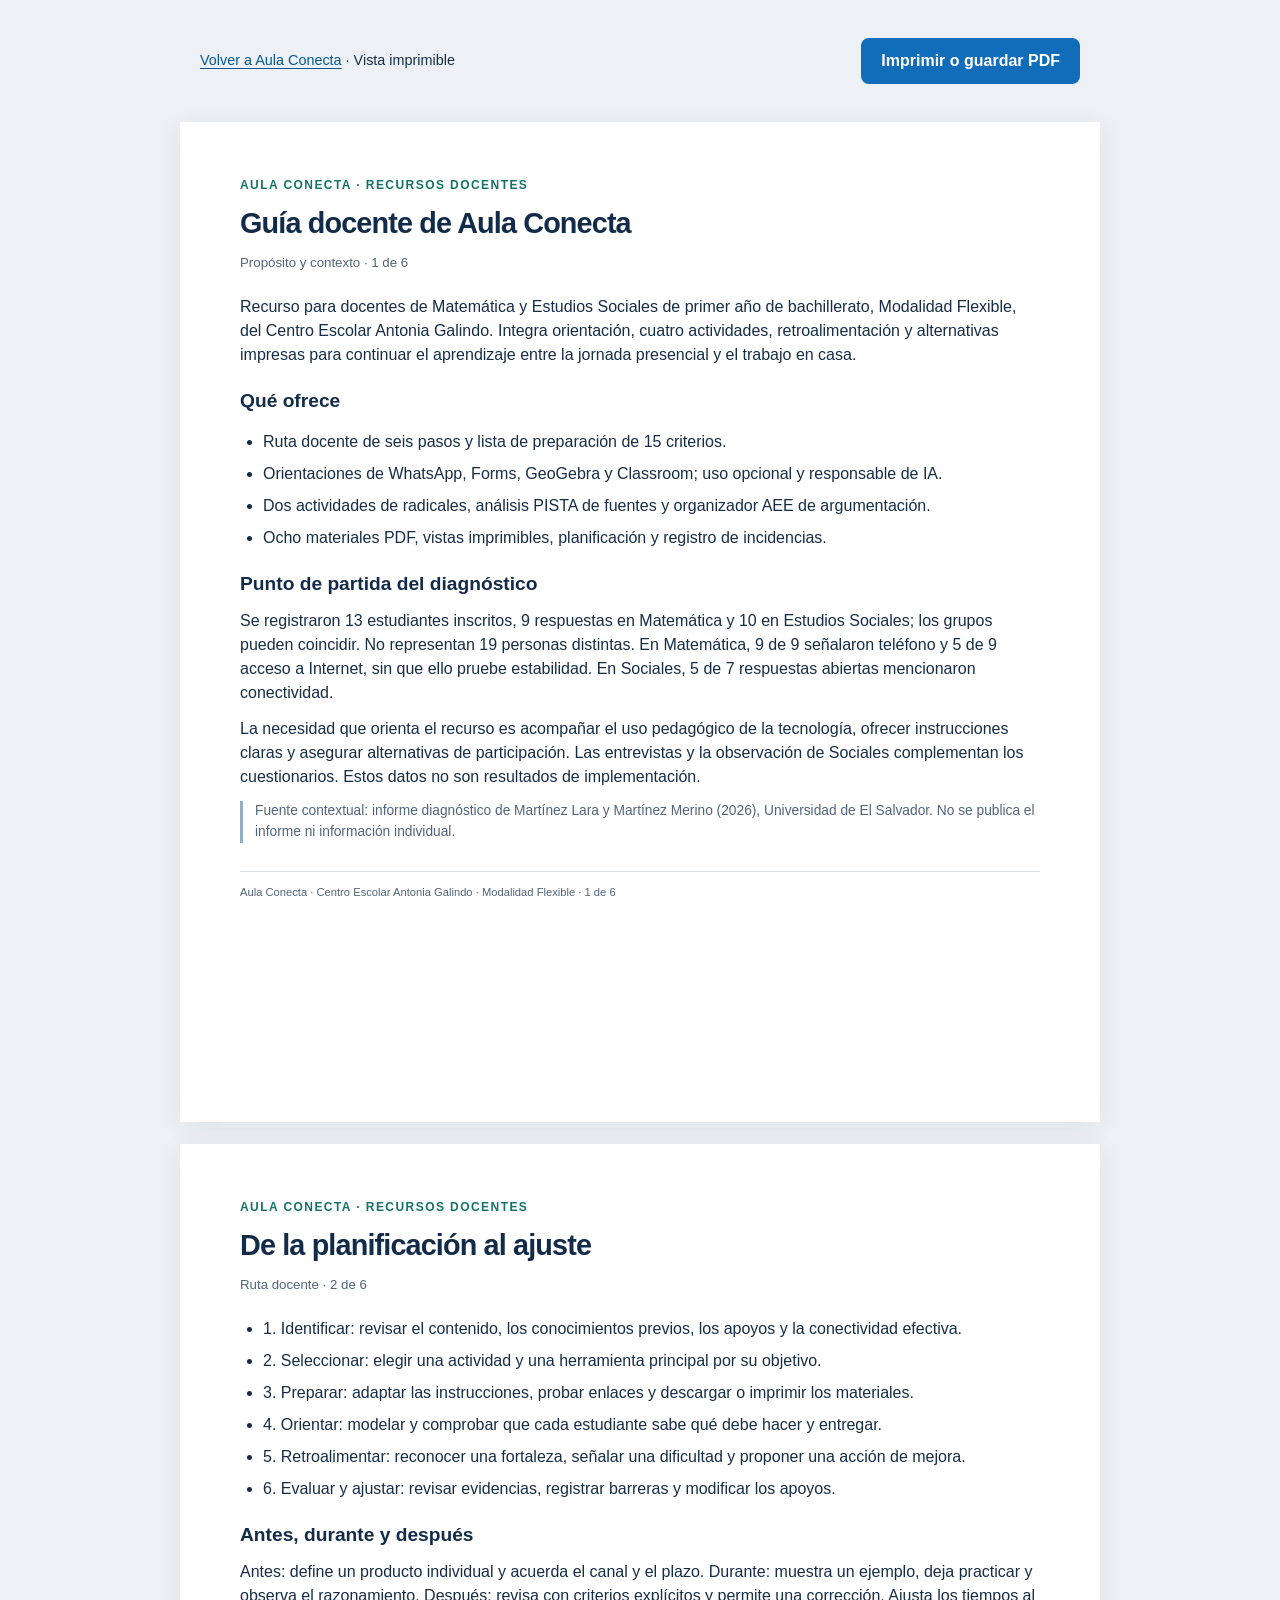
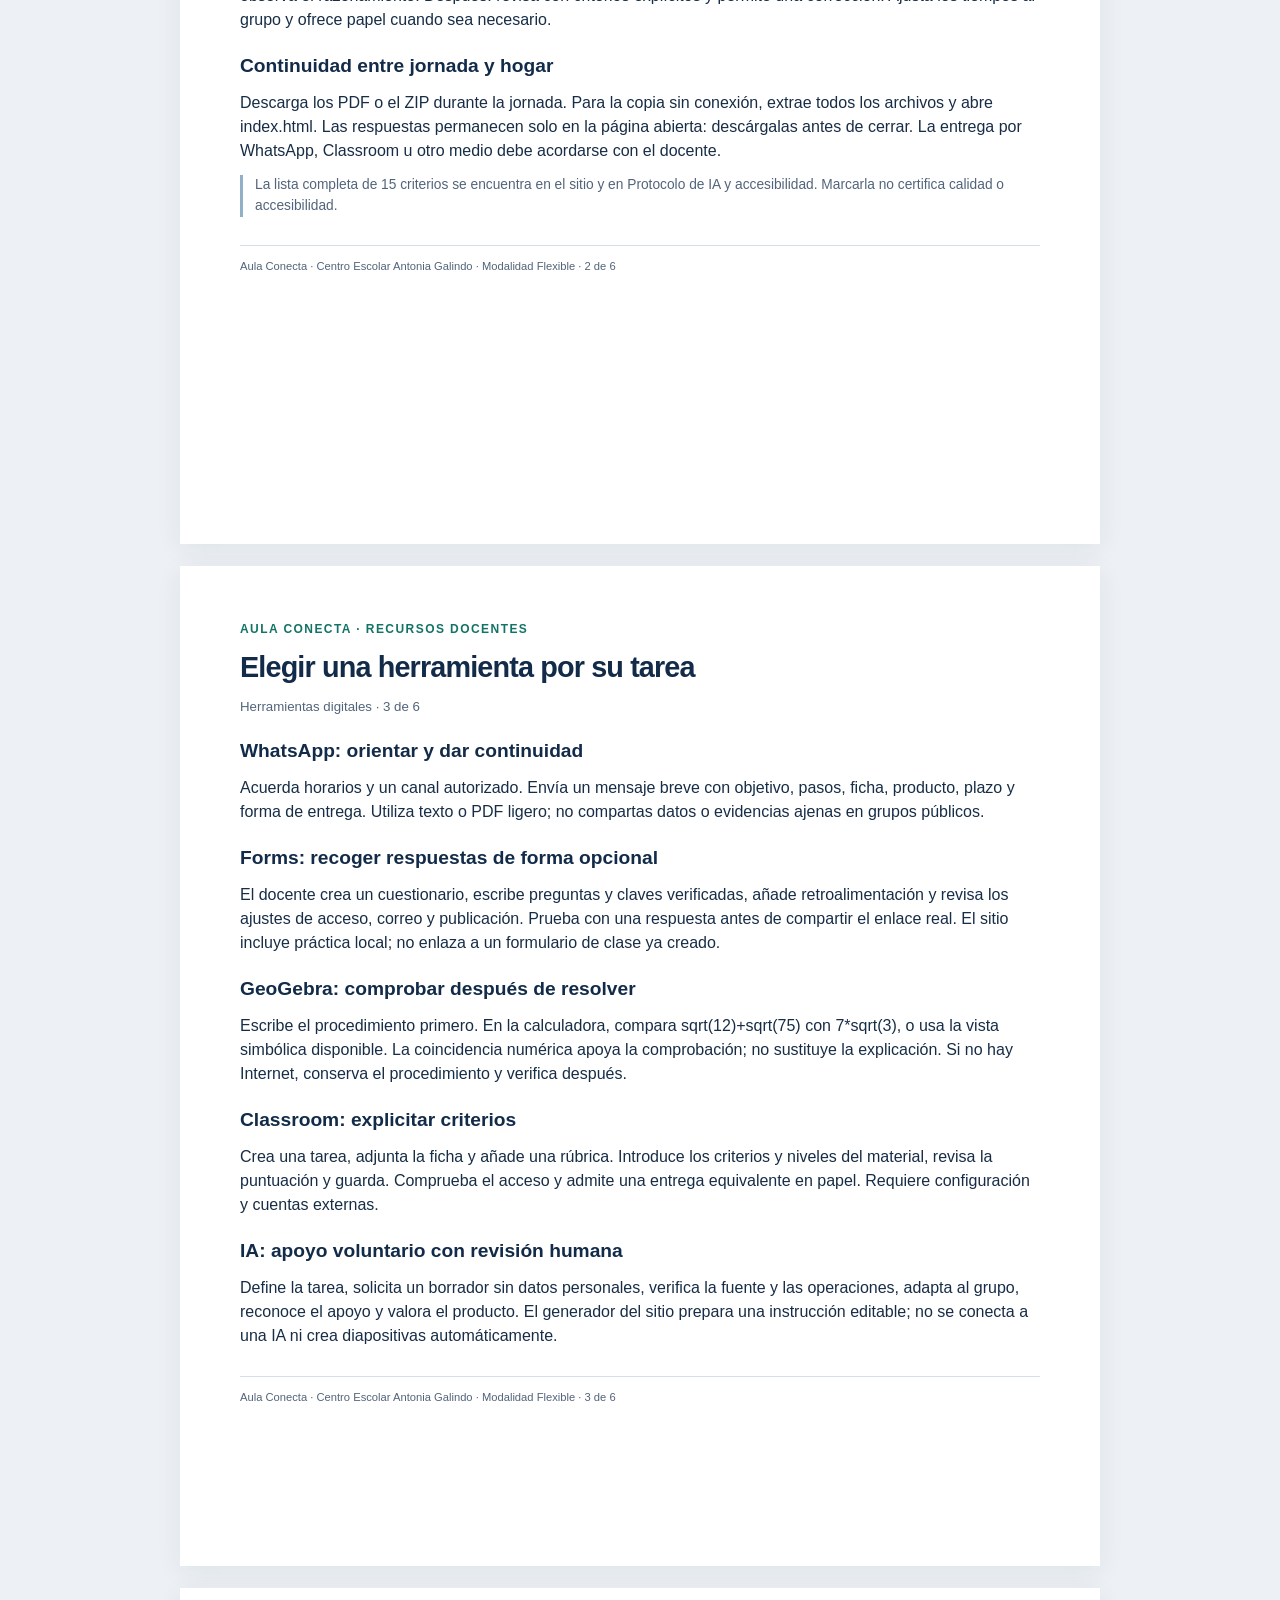
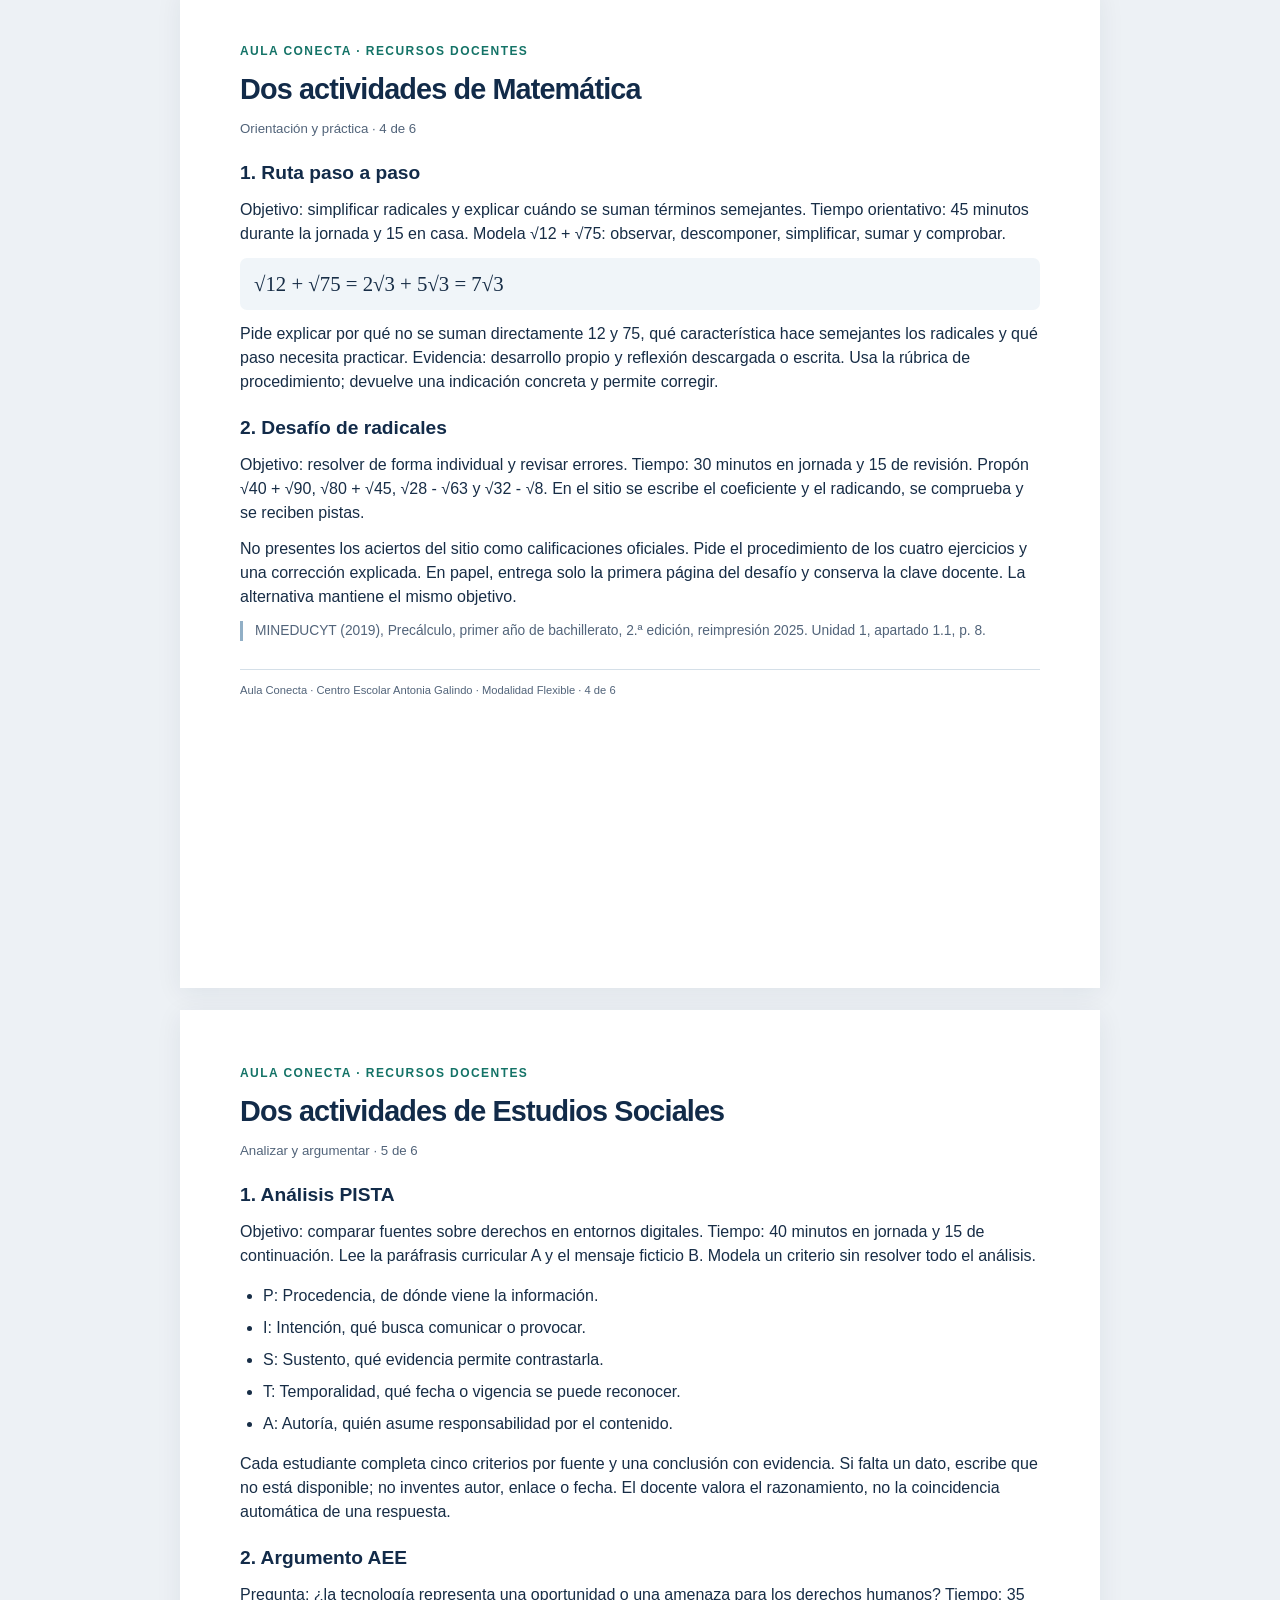
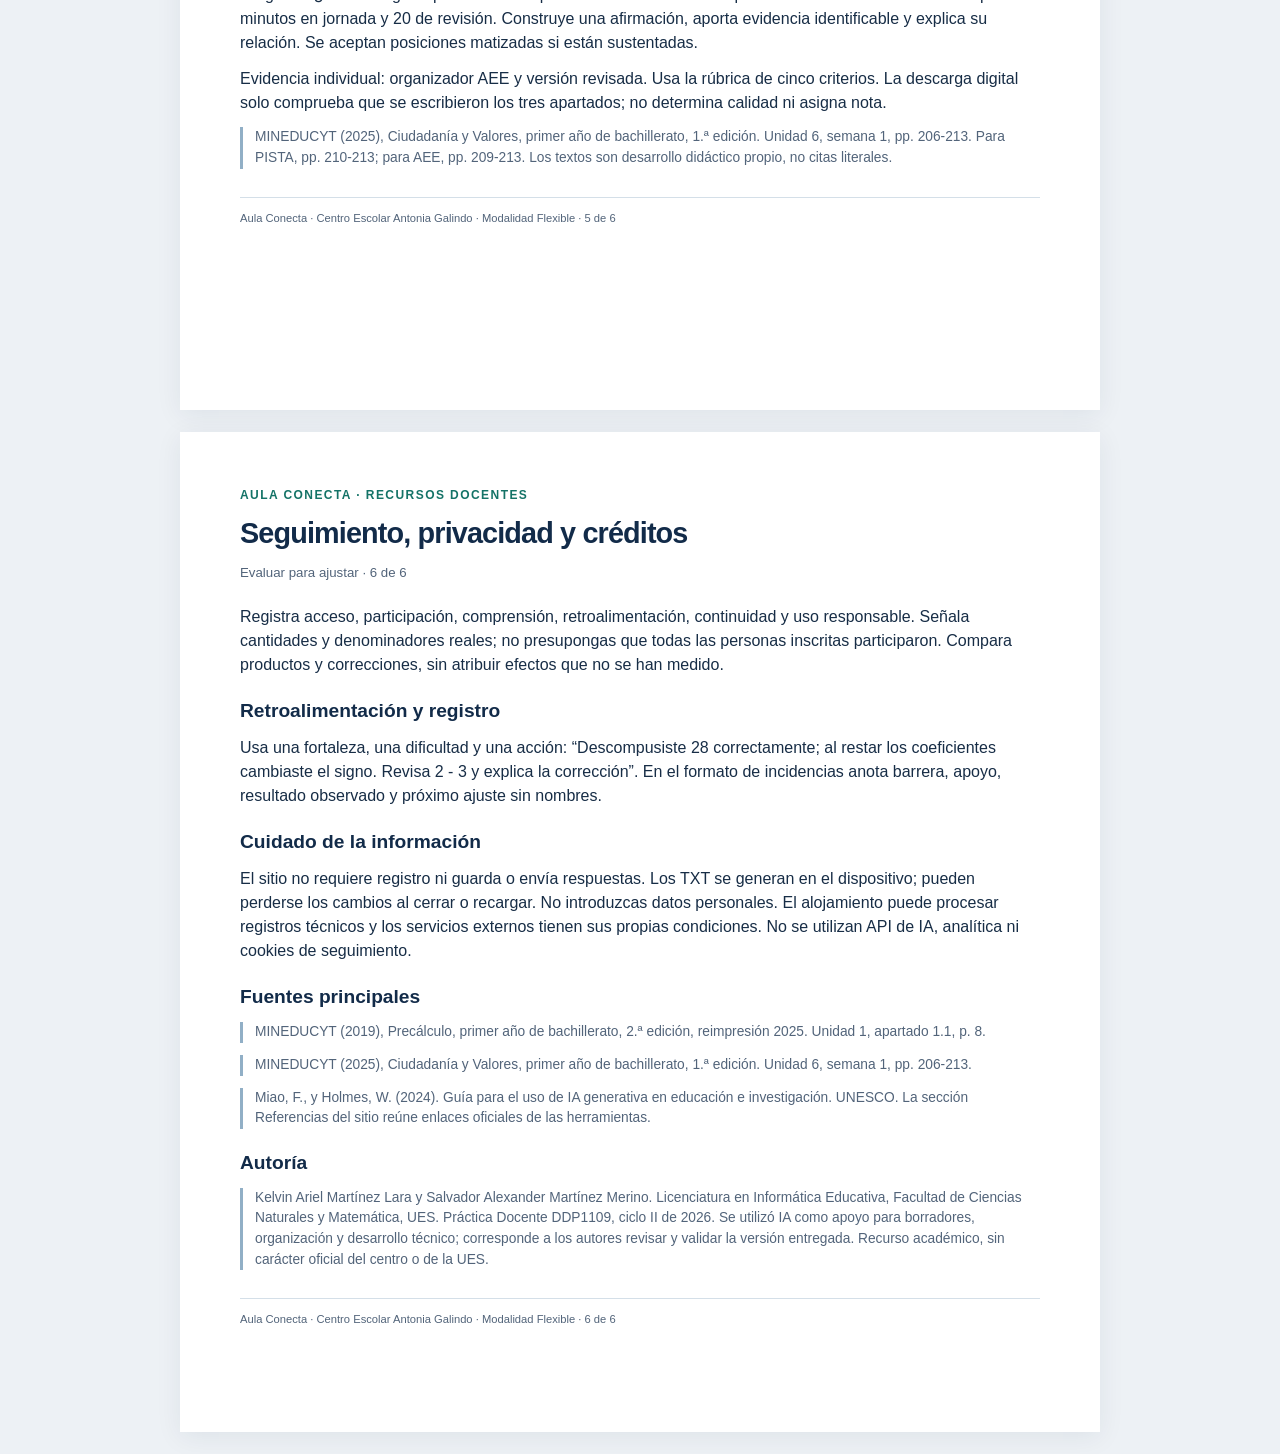
==== materiales/imprimir/guia-docente-completa.html @ 5e4b269f "Completar Aula Conecta para GitHub Pages Actualizar el sitio e incorporar diseño, actividades, ocho " ====
<!doctype html><html lang="es"><head><meta charset="utf-8"><meta name="viewport" content="width=device-width,initial-scale=1"><meta name="referrer" content="strict-origin-when-cross-origin"><title>Guía docente de Aula Conecta · Aula Conecta</title><link rel="icon" href="../../assets/favicon.svg" type="image/svg+xml"><link rel="stylesheet" href="../../assets/print.css"><script src="../../assets/print.js" defer></script>
</head><body><header class="toolbar"><p><a href="../../index.html#descargas">Volver a Aula Conecta</a> · Vista imprimible</p><button type="button" data-print-sheet>Imprimir o guardar PDF</button></header><main>
<article class="sheet"><p class="brand">AULA CONECTA · RECURSOS DOCENTES</p><h1>Guía docente de Aula Conecta</h1><p class="meta">Propósito y contexto · 1 de 6</p><p>Recurso para docentes de Matemática y Estudios Sociales de primer año de bachillerato, Modalidad Flexible, del Centro Escolar Antonia Galindo. Integra orientación, cuatro actividades, retroalimentación y alternativas impresas para continuar el aprendizaje entre la jornada presencial y el trabajo en casa.</p>
<h2>Qué ofrece</h2>
<ul><li>Ruta docente de seis pasos y lista de preparación de 15 criterios.</li><li>Orientaciones de WhatsApp, Forms, GeoGebra y Classroom; uso opcional y responsable de IA.</li><li>Dos actividades de radicales, análisis PISTA de fuentes y organizador AEE de argumentación.</li><li>Ocho materiales PDF, vistas imprimibles, planificación y registro de incidencias.</li></ul>
<h2>Punto de partida del diagnóstico</h2>
<p>Se registraron 13 estudiantes inscritos, 9 respuestas en Matemática y 10 en Estudios Sociales; los grupos pueden coincidir. No representan 19 personas distintas. En Matemática, 9 de 9 señalaron teléfono y 5 de 9 acceso a Internet, sin que ello pruebe estabilidad. En Sociales, 5 de 7 respuestas abiertas mencionaron conectividad.</p>
<p>La necesidad que orienta el recurso es acompañar el uso pedagógico de la tecnología, ofrecer instrucciones claras y asegurar alternativas de participación. Las entrevistas y la observación de Sociales complementan los cuestionarios. Estos datos no son resultados de implementación.</p>
<p class="note">Fuente contextual: informe diagnóstico de Martínez Lara y Martínez Merino (2026), Universidad de El Salvador. No se publica el informe ni información individual.</p><footer class="page-footer">Aula Conecta · Centro Escolar Antonia Galindo · Modalidad Flexible · 1 de 6</footer></article>
<article class="sheet"><p class="brand">AULA CONECTA · RECURSOS DOCENTES</p><h1>De la planificación al ajuste</h1><p class="meta">Ruta docente · 2 de 6</p><ul><li>1. Identificar: revisar el contenido, los conocimientos previos, los apoyos y la conectividad efectiva.</li><li>2. Seleccionar: elegir una actividad y una herramienta principal por su objetivo.</li><li>3. Preparar: adaptar las instrucciones, probar enlaces y descargar o imprimir los materiales.</li><li>4. Orientar: modelar y comprobar que cada estudiante sabe qué debe hacer y entregar.</li><li>5. Retroalimentar: reconocer una fortaleza, señalar una dificultad y proponer una acción de mejora.</li><li>6. Evaluar y ajustar: revisar evidencias, registrar barreras y modificar los apoyos.</li></ul>
<h2>Antes, durante y después</h2>
<p>Antes: define un producto individual y acuerda el canal y el plazo. Durante: muestra un ejemplo, deja practicar y observa el razonamiento. Después: revisa con criterios explícitos y permite una corrección. Ajusta los tiempos al grupo y ofrece papel cuando sea necesario.</p>
<h2>Continuidad entre jornada y hogar</h2>
<p>Descarga los PDF o el ZIP durante la jornada. Para la copia sin conexión, extrae todos los archivos y abre index.html. Las respuestas permanecen solo en la página abierta: descárgalas antes de cerrar. La entrega por WhatsApp, Classroom u otro medio debe acordarse con el docente.</p>
<p class="note">La lista completa de 15 criterios se encuentra en el sitio y en Protocolo de IA y accesibilidad. Marcarla no certifica calidad o accesibilidad.</p><footer class="page-footer">Aula Conecta · Centro Escolar Antonia Galindo · Modalidad Flexible · 2 de 6</footer></article>
<article class="sheet"><p class="brand">AULA CONECTA · RECURSOS DOCENTES</p><h1>Elegir una herramienta por su tarea</h1><p class="meta">Herramientas digitales · 3 de 6</p><h2>WhatsApp: orientar y dar continuidad</h2>
<p>Acuerda horarios y un canal autorizado. Envía un mensaje breve con objetivo, pasos, ficha, producto, plazo y forma de entrega. Utiliza texto o PDF ligero; no compartas datos o evidencias ajenas en grupos públicos.</p>
<h2>Forms: recoger respuestas de forma opcional</h2>
<p>El docente crea un cuestionario, escribe preguntas y claves verificadas, añade retroalimentación y revisa los ajustes de acceso, correo y publicación. Prueba con una respuesta antes de compartir el enlace real. El sitio incluye práctica local; no enlaza a un formulario de clase ya creado.</p>
<h2>GeoGebra: comprobar después de resolver</h2>
<p>Escribe el procedimiento primero. En la calculadora, compara sqrt(12)+sqrt(75) con 7*sqrt(3), o usa la vista simbólica disponible. La coincidencia numérica apoya la comprobación; no sustituye la explicación. Si no hay Internet, conserva el procedimiento y verifica después.</p>
<h2>Classroom: explicitar criterios</h2>
<p>Crea una tarea, adjunta la ficha y añade una rúbrica. Introduce los criterios y niveles del material, revisa la puntuación y guarda. Comprueba el acceso y admite una entrega equivalente en papel. Requiere configuración y cuentas externas.</p>
<h2>IA: apoyo voluntario con revisión humana</h2>
<p>Define la tarea, solicita un borrador sin datos personales, verifica la fuente y las operaciones, adapta al grupo, reconoce el apoyo y valora el producto. El generador del sitio prepara una instrucción editable; no se conecta a una IA ni crea diapositivas automáticamente.</p><footer class="page-footer">Aula Conecta · Centro Escolar Antonia Galindo · Modalidad Flexible · 3 de 6</footer></article>
<article class="sheet"><p class="brand">AULA CONECTA · RECURSOS DOCENTES</p><h1>Dos actividades de Matemática</h1><p class="meta">Orientación y práctica · 4 de 6</p><h2>1. Ruta paso a paso</h2>
<p>Objetivo: simplificar radicales y explicar cuándo se suman términos semejantes. Tiempo orientativo: 45 minutos durante la jornada y 15 en casa. Modela √12 + √75: observar, descomponer, simplificar, sumar y comprobar.</p>
<p class="equation">√12 + √75 = 2√3 + 5√3 = 7√3</p>
<p>Pide explicar por qué no se suman directamente 12 y 75, qué característica hace semejantes los radicales y qué paso necesita practicar. Evidencia: desarrollo propio y reflexión descargada o escrita. Usa la rúbrica de procedimiento; devuelve una indicación concreta y permite corregir.</p>
<h2>2. Desafío de radicales</h2>
<p>Objetivo: resolver de forma individual y revisar errores. Tiempo: 30 minutos en jornada y 15 de revisión. Propón √40 + √90, √80 + √45, √28 - √63 y √32 - √8. En el sitio se escribe el coeficiente y el radicando, se comprueba y se reciben pistas.</p>
<p>No presentes los aciertos del sitio como calificaciones oficiales. Pide el procedimiento de los cuatro ejercicios y una corrección explicada. En papel, entrega solo la primera página del desafío y conserva la clave docente. La alternativa mantiene el mismo objetivo.</p>
<p class="note">MINEDUCYT (2019), Precálculo, primer año de bachillerato, 2.ª edición, reimpresión 2025. Unidad 1, apartado 1.1, p. 8.</p><footer class="page-footer">Aula Conecta · Centro Escolar Antonia Galindo · Modalidad Flexible · 4 de 6</footer></article>
<article class="sheet"><p class="brand">AULA CONECTA · RECURSOS DOCENTES</p><h1>Dos actividades de Estudios Sociales</h1><p class="meta">Analizar y argumentar · 5 de 6</p><h2>1. Análisis PISTA</h2>
<p>Objetivo: comparar fuentes sobre derechos en entornos digitales. Tiempo: 40 minutos en jornada y 15 de continuación. Lee la paráfrasis curricular A y el mensaje ficticio B. Modela un criterio sin resolver todo el análisis.</p>
<ul><li>P: Procedencia, de dónde viene la información.</li><li>I: Intención, qué busca comunicar o provocar.</li><li>S: Sustento, qué evidencia permite contrastarla.</li><li>T: Temporalidad, qué fecha o vigencia se puede reconocer.</li><li>A: Autoría, quién asume responsabilidad por el contenido.</li></ul>
<p>Cada estudiante completa cinco criterios por fuente y una conclusión con evidencia. Si falta un dato, escribe que no está disponible; no inventes autor, enlace o fecha. El docente valora el razonamiento, no la coincidencia automática de una respuesta.</p>
<h2>2. Argumento AEE</h2>
<p>Pregunta: ¿la tecnología representa una oportunidad o una amenaza para los derechos humanos? Tiempo: 35 minutos en jornada y 20 de revisión. Construye una afirmación, aporta evidencia identificable y explica su relación. Se aceptan posiciones matizadas si están sustentadas.</p>
<p>Evidencia individual: organizador AEE y versión revisada. Usa la rúbrica de cinco criterios. La descarga digital solo comprueba que se escribieron los tres apartados; no determina calidad ni asigna nota.</p>
<p class="note">MINEDUCYT (2025), Ciudadanía y Valores, primer año de bachillerato, 1.ª edición. Unidad 6, semana 1, pp. 206-213. Para PISTA, pp. 210-213; para AEE, pp. 209-213. Los textos son desarrollo didáctico propio, no citas literales.</p><footer class="page-footer">Aula Conecta · Centro Escolar Antonia Galindo · Modalidad Flexible · 5 de 6</footer></article>
<article class="sheet"><p class="brand">AULA CONECTA · RECURSOS DOCENTES</p><h1>Seguimiento, privacidad y créditos</h1><p class="meta">Evaluar para ajustar · 6 de 6</p><p>Registra acceso, participación, comprensión, retroalimentación, continuidad y uso responsable. Señala cantidades y denominadores reales; no presupongas que todas las personas inscritas participaron. Compara productos y correcciones, sin atribuir efectos que no se han medido.</p>
<h2>Retroalimentación y registro</h2>
<p>Usa una fortaleza, una dificultad y una acción: “Descompusiste 28 correctamente; al restar los coeficientes cambiaste el signo. Revisa 2 - 3 y explica la corrección”. En el formato de incidencias anota barrera, apoyo, resultado observado y próximo ajuste sin nombres.</p>
<h2>Cuidado de la información</h2>
<p>El sitio no requiere registro ni guarda o envía respuestas. Los TXT se generan en el dispositivo; pueden perderse los cambios al cerrar o recargar. No introduzcas datos personales. El alojamiento puede procesar registros técnicos y los servicios externos tienen sus propias condiciones. No se utilizan API de IA, analítica ni cookies de seguimiento.</p>
<h2>Fuentes principales</h2>
<p class="note">MINEDUCYT (2019), Precálculo, primer año de bachillerato, 2.ª edición, reimpresión 2025. Unidad 1, apartado 1.1, p. 8.</p>
<p class="note">MINEDUCYT (2025), Ciudadanía y Valores, primer año de bachillerato, 1.ª edición. Unidad 6, semana 1, pp. 206-213.</p>
<p class="note">Miao, F., y Holmes, W. (2024). Guía para el uso de IA generativa en educación e investigación. UNESCO. La sección Referencias del sitio reúne enlaces oficiales de las herramientas.</p>
<h2>Autoría</h2>
<p class="note">Kelvin Ariel Martínez Lara y Salvador Alexander Martínez Merino. Licenciatura en Informática Educativa, Facultad de Ciencias Naturales y Matemática, UES. Práctica Docente DDP1109, ciclo II de 2026. Se utilizó IA como apoyo para borradores, organización y desarrollo técnico; corresponde a los autores revisar y validar la versión entregada. Recurso académico, sin carácter oficial del centro o de la UES.</p><footer class="page-footer">Aula Conecta · Centro Escolar Antonia Galindo · Modalidad Flexible · 6 de 6</footer></article>
</main></body></html>
---- assets/print.css ----
:root{font-family:Arial,Helvetica,sans-serif;color:#172d46;background:#edf1f5;font-size:16px;line-height:1.5}*{box-sizing:border-box}body{margin:0}.toolbar{max-width:920px;margin:22px auto;padding:16px 20px;display:flex;align-items:center;justify-content:space-between;gap:15px}.toolbar p{margin:0;font-size:.9rem}.toolbar button{background:#116cba;color:#fff;border:0;border-radius:8px;padding:12px 20px;font:700 1rem Arial,sans-serif;min-height:46px;cursor:pointer}a{color:#075793;text-underline-offset:3px}:focus-visible{outline:3px solid #bc6000;outline-offset:4px}.sheet{background:#fff;max-width:920px;margin:22px auto;padding:54px 60px;box-shadow:0 5px 25px #122b4912;min-height:1000px}.sheet.landscape{max-width:1140px;min-height:740px}.brand{color:#147367;font-size:.75rem;letter-spacing:.12em;font-weight:700;margin:0 0 12px}.meta{font-size:.83rem;color:#52647a;margin:0 0 23px}h1{font-size:1.8rem;line-height:1.2;letter-spacing:-.03em;margin:0 0 12px;color:#122b49}h2{font-size:1.2rem;margin:22px 0 12px;line-height:1.3;color:#122b49}h3{font-size:1rem;margin:18px 0 8px;color:#122b49}p{margin:0 0 12px}li{margin:0 0 8px}ul,ol{padding-left:23px}.answer-lines{margin:7px 0 12px}.answer-lines span{display:block;border-bottom:1px solid #abb9c7;height:24px}.write-label{font-weight:700;margin:12px 0 4px;break-after:avoid}.note{font-size:.86rem;color:#52647a;border-left:3px solid #91afc6;padding-left:12px}.equation{font-size:1.3rem;padding:10px 14px;background:#f0f5f9;border-radius:7px;font-family:Cambria,'Times New Roman',serif}table{width:100%;border-collapse:collapse;margin:16px 0;font-size:.9rem;line-height:1.45;table-layout:fixed}th,td{padding:10px;border:1px solid #c8d4df;text-align:left;vertical-align:top;overflow-wrap:anywhere}th{background:#edf3f8;color:#122b49;font-weight:700}td .answer-lines{margin-bottom:0}td p:last-child{margin-bottom:0}.page-footer{font-size:.7rem;color:#52647a;margin-top:28px;border-top:1px solid #d4dfe8;padding-top:12px}.check{list-style:none;padding:0}.check li{padding-left:26px;position:relative}.check li::before{content:'□';position:absolute;left:0}.landscape table{font-size:.9rem}@page{size:letter;margin:.65in}@media(max-width:650px){.sheet,.sheet.landscape{padding:28px 20px;margin:12px;min-height:0}.toolbar{margin:10px 12px;padding:10px 0;flex-wrap:wrap}.sheet h1{font-size:1.6rem}table{font-size:.78rem}.sheet.landscape{overflow-x:auto}.landscape table{min-width:650px}}@media print{html{background:#fff;color:#111;font:12pt/1.5 Arial,Helvetica,sans-serif}.toolbar{display:none}.sheet,.sheet.landscape{box-shadow:none;padding:0;margin:0;max-width:none;min-height:0;break-after:page;overflow:visible}.sheet:last-child{break-after:auto}h1{font-size:21pt}h2{font-size:15pt}h3{font-size:12pt}h1,h2,h3,.write-label{break-after:avoid}th,td{padding:6pt}thead{display:table-header-group}tr{break-inside:avoid}.meta{font-size:10pt}.brand{font-size:9pt}.page-footer{font-size:8pt}.answer-lines span{height:18pt}.note{font-size:10pt}.equation{font-size:15pt;background:#fff;border:1px solid #bbb}.landscape table,table{font-size:10pt;min-width:0}.page-footer{margin-top:15pt}.check li{break-inside:avoid}a{color:#111}}
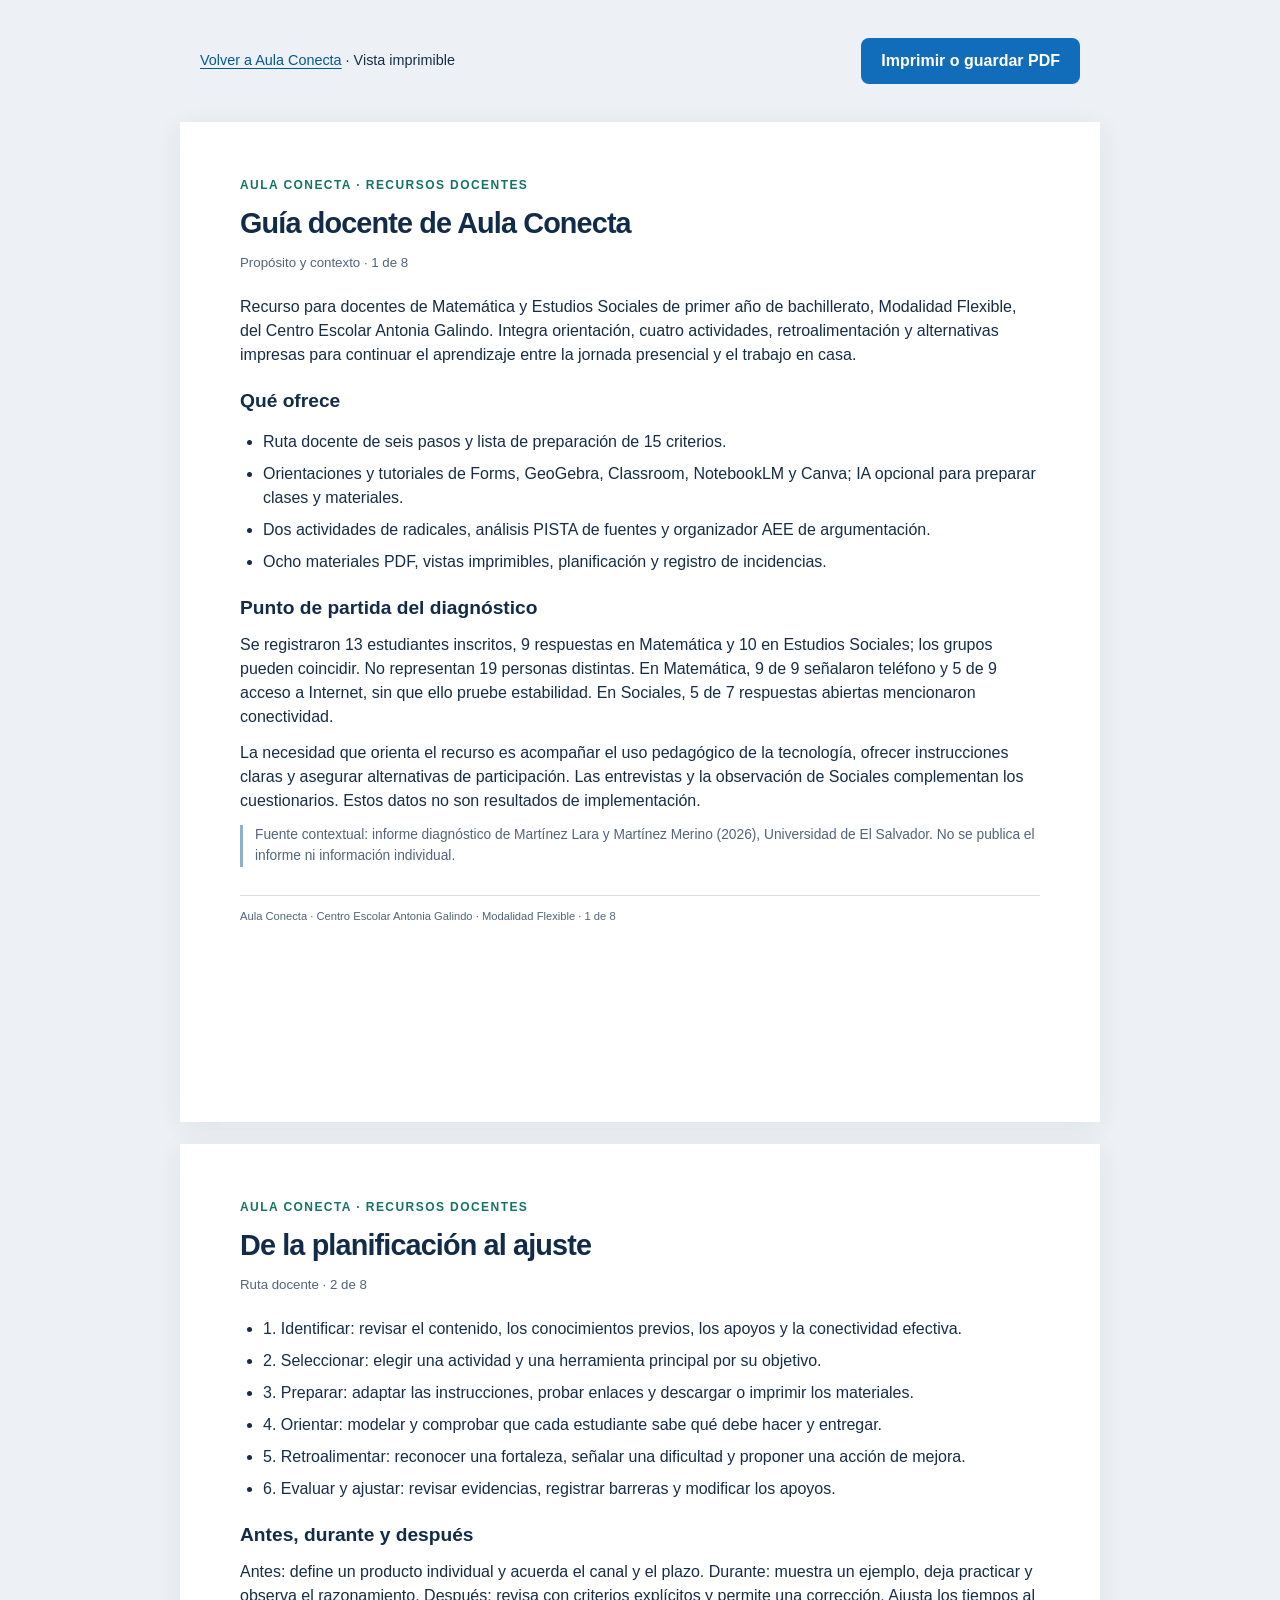
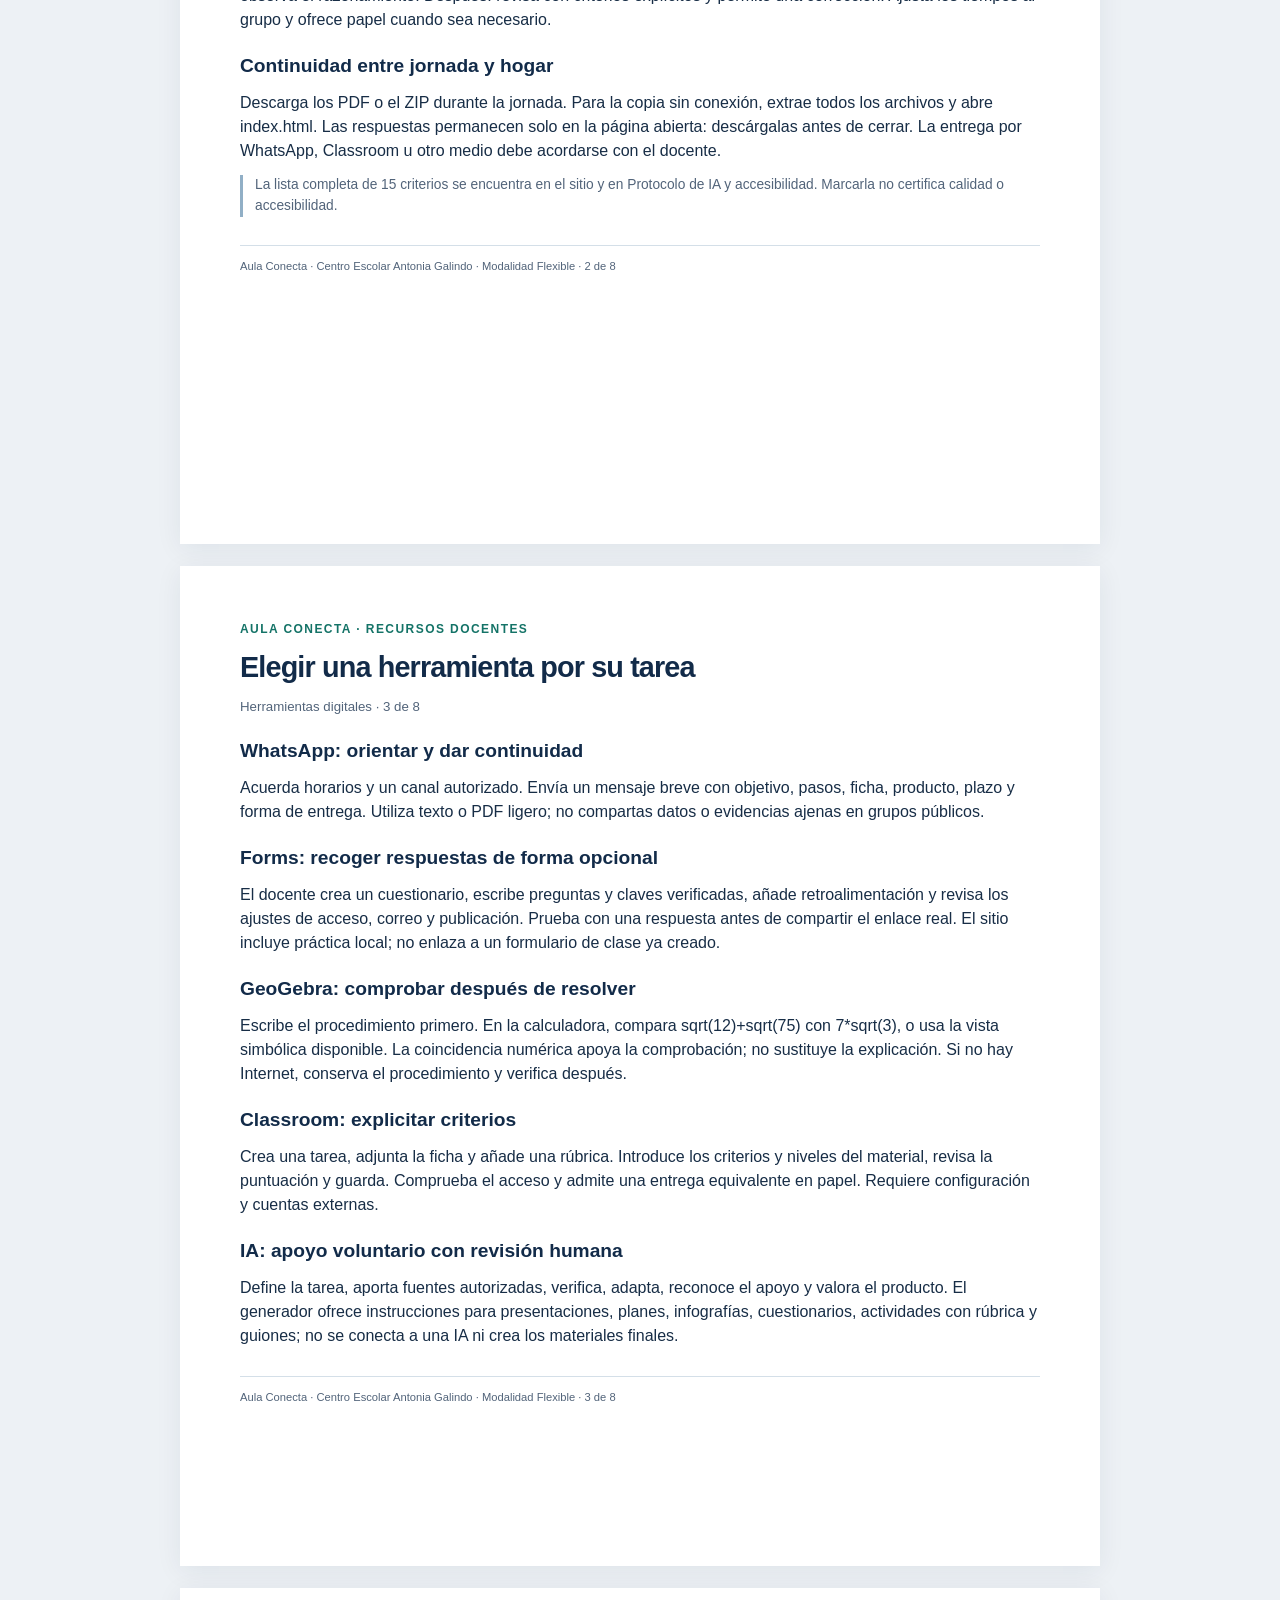
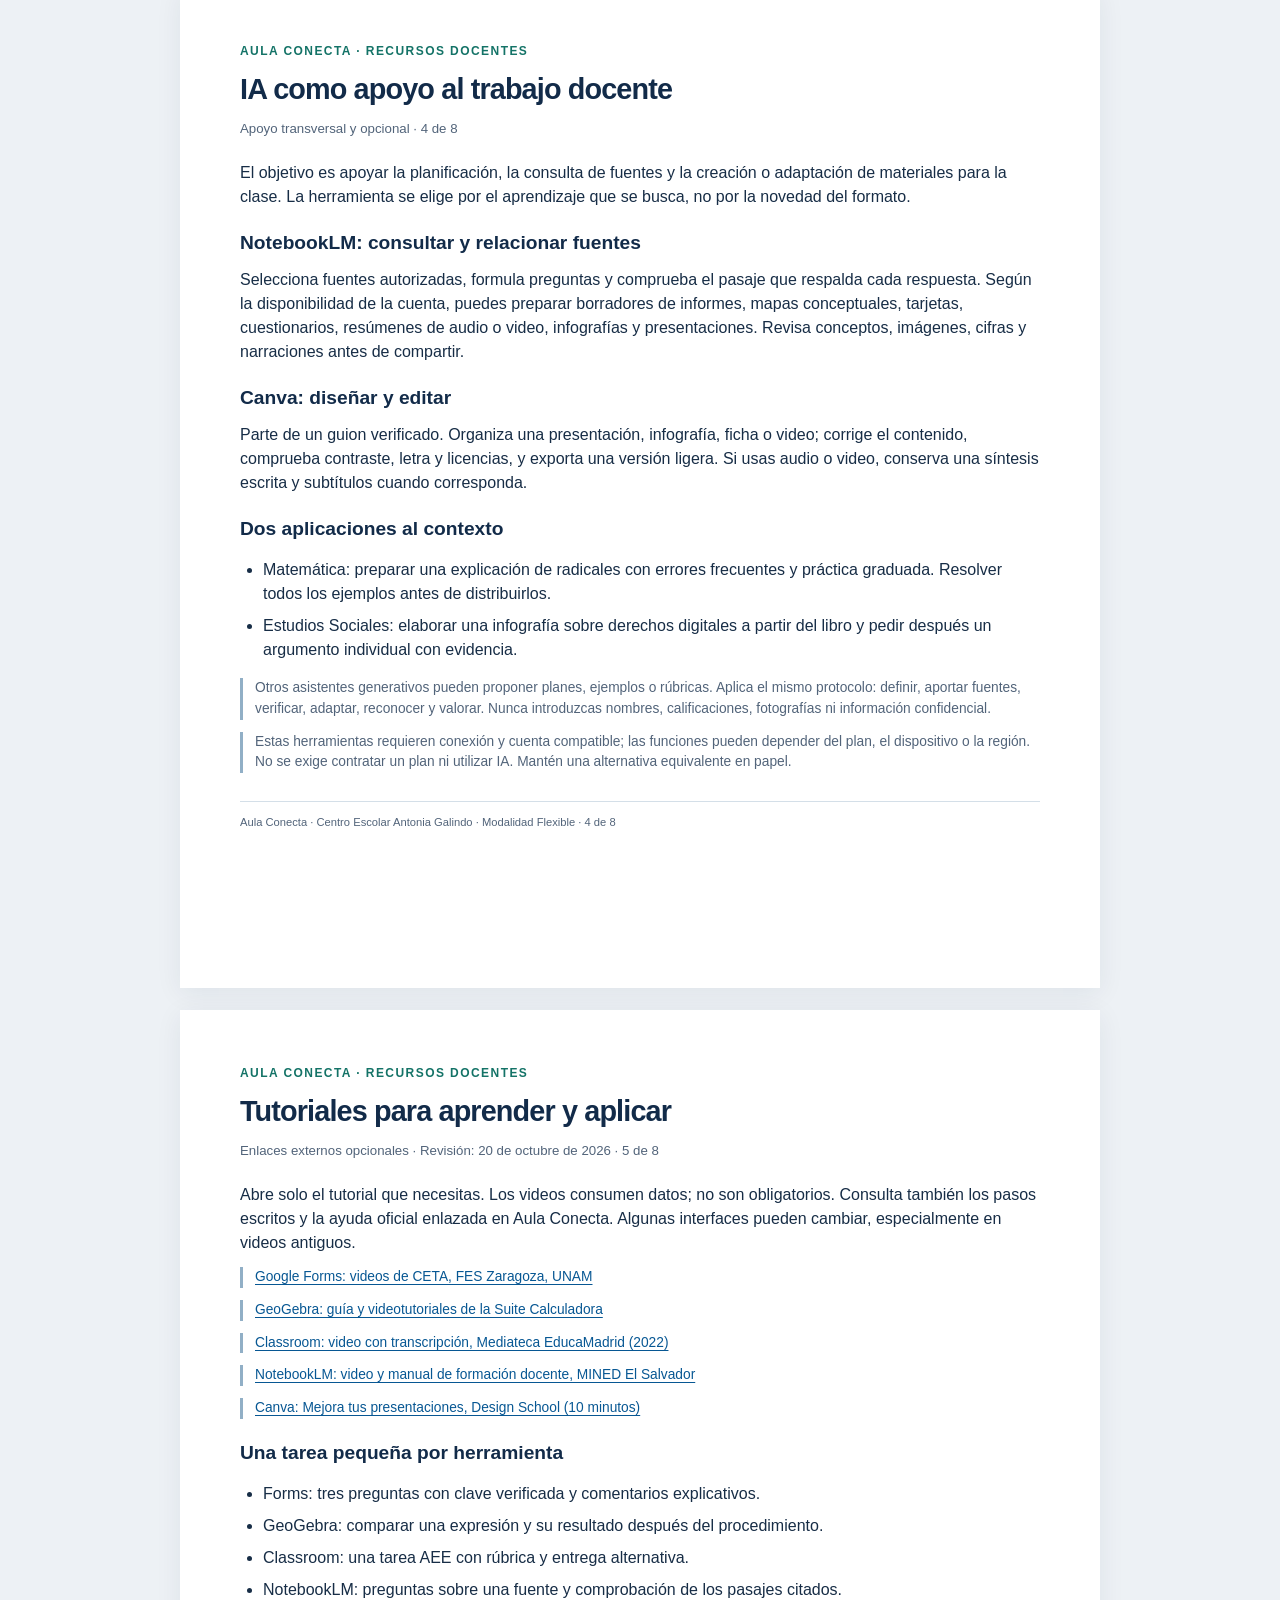
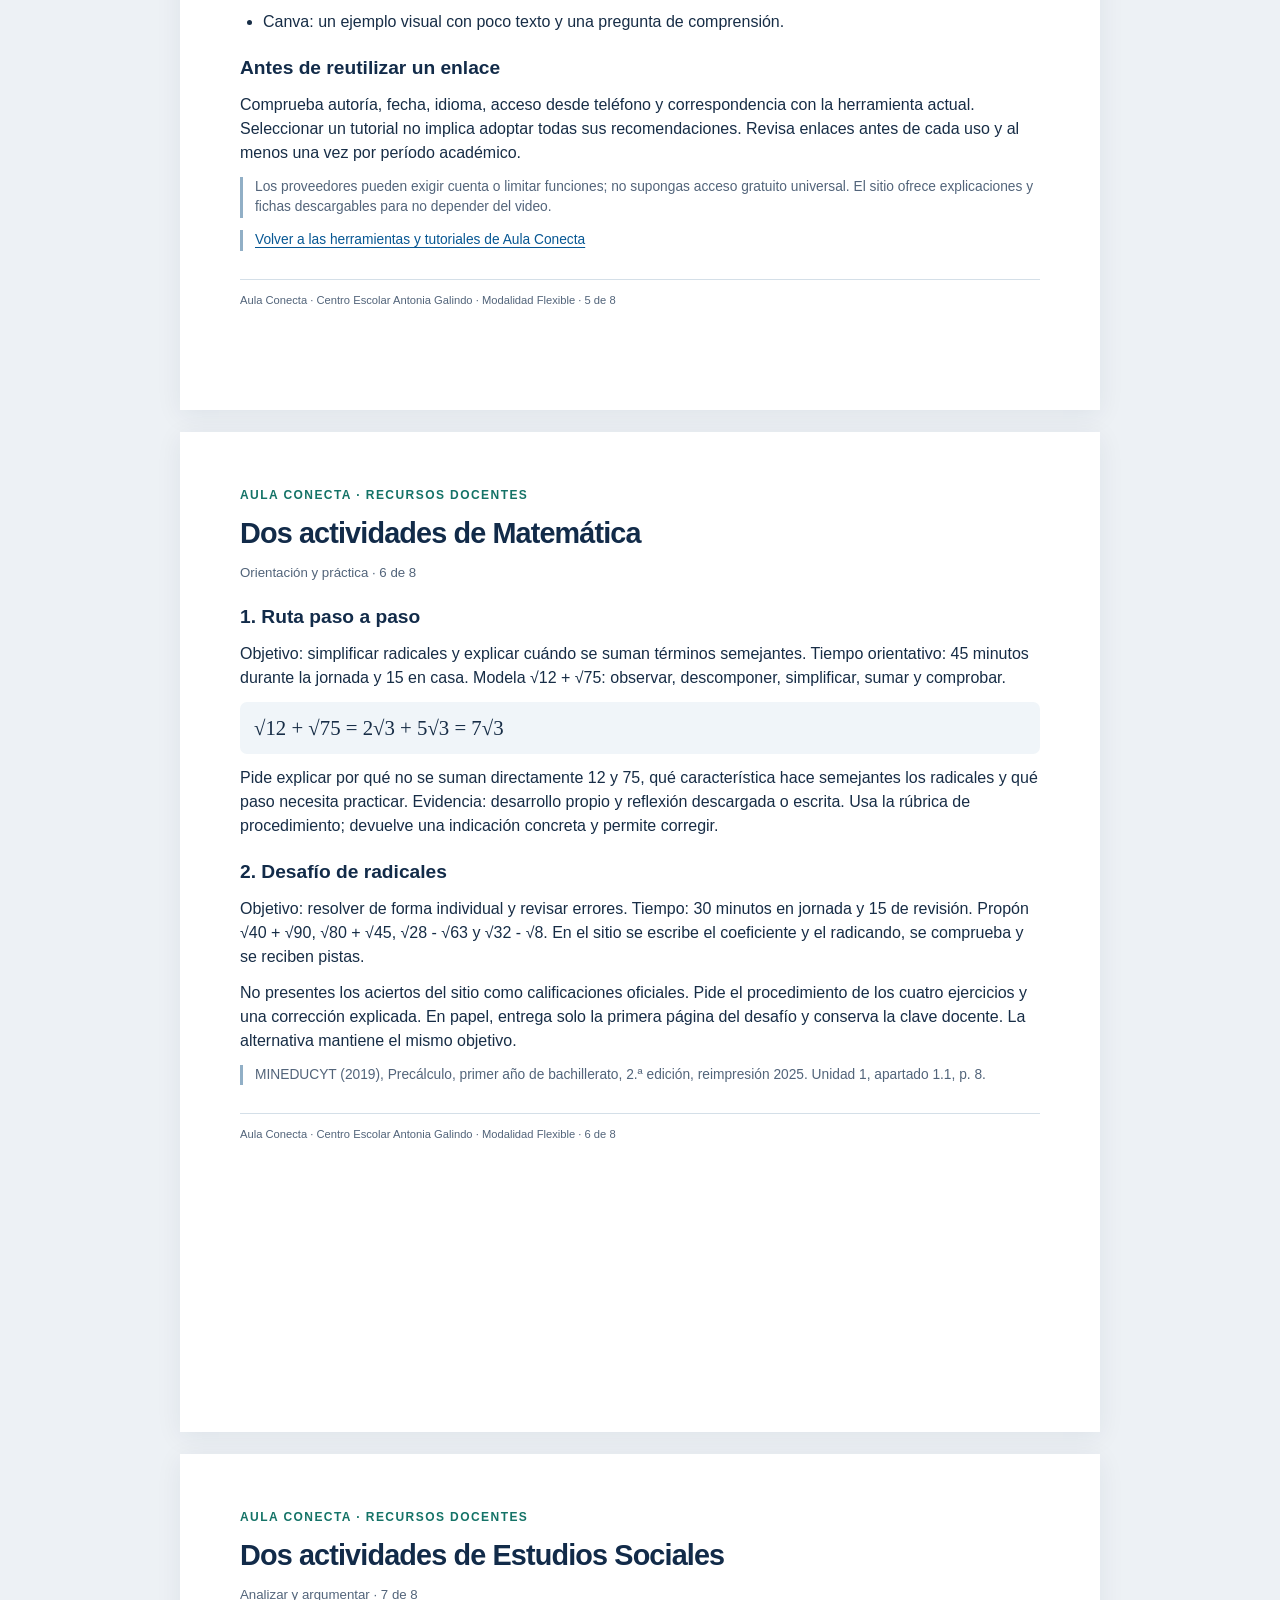
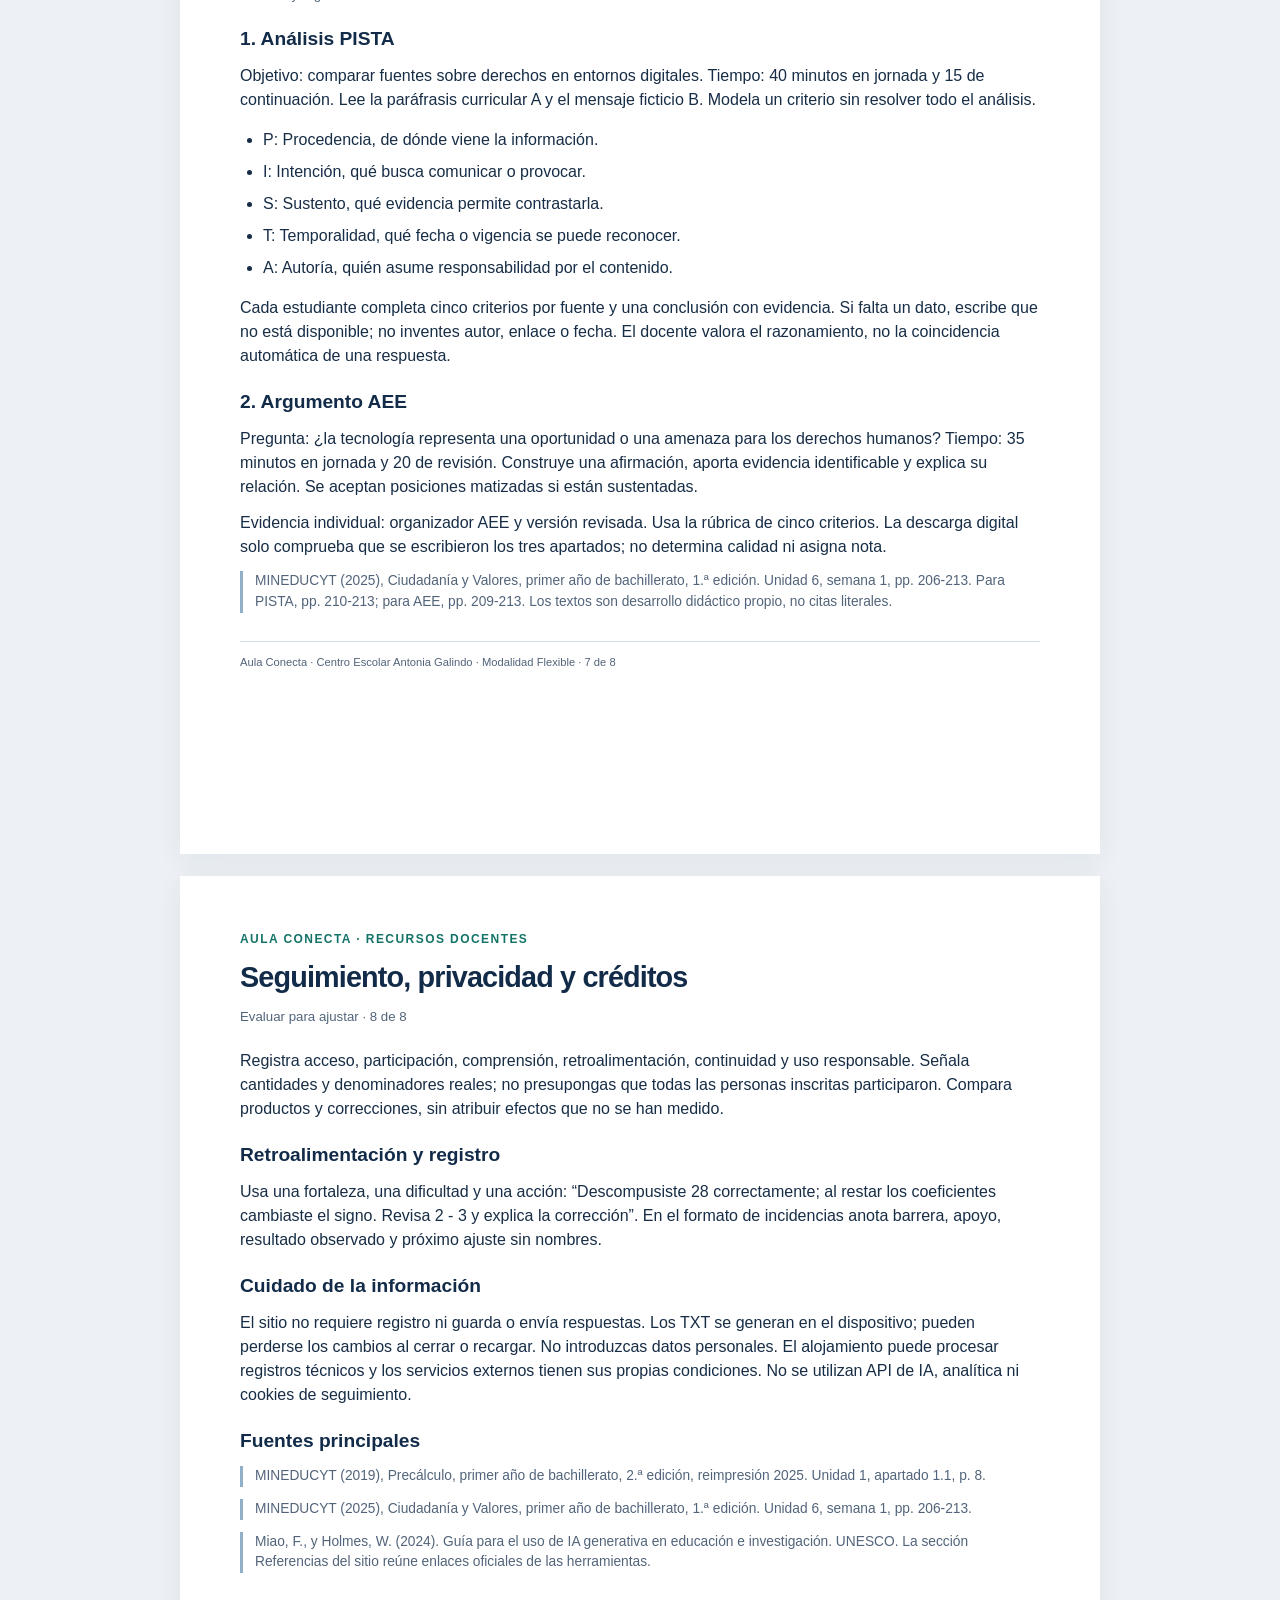
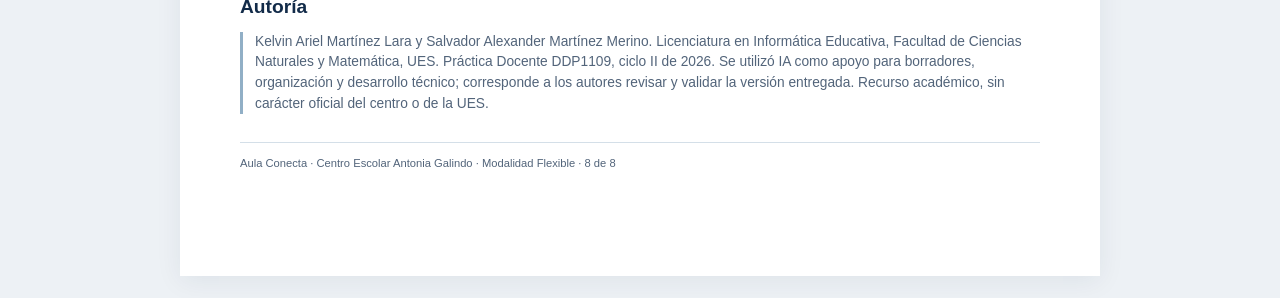
==== commit d3b46be0: "Actualizar Aula Conecta: apoyo docente con IA y tutoriales Añadir NotebookLM y Canva, seis tipos de " ====
--- a/materiales/imprimir/guia-docente-completa.html
+++ b/materiales/imprimir/guia-docente-completa.html
@@ -1,19 +1,19 @@
 <!doctype html><html lang="es"><head><meta charset="utf-8"><meta name="viewport" content="width=device-width,initial-scale=1"><meta name="referrer" content="strict-origin-when-cross-origin"><title>Guía docente de Aula Conecta · Aula Conecta</title><link rel="icon" href="../../assets/favicon.svg" type="image/svg+xml"><link rel="stylesheet" href="../../assets/print.css"><script src="../../assets/print.js" defer></script>
 </head><body><header class="toolbar"><p><a href="../../index.html#descargas">Volver a Aula Conecta</a> · Vista imprimible</p><button type="button" data-print-sheet>Imprimir o guardar PDF</button></header><main>
-<article class="sheet"><p class="brand">AULA CONECTA · RECURSOS DOCENTES</p><h1>Guía docente de Aula Conecta</h1><p class="meta">Propósito y contexto · 1 de 6</p><p>Recurso para docentes de Matemática y Estudios Sociales de primer año de bachillerato, Modalidad Flexible, del Centro Escolar Antonia Galindo. Integra orientación, cuatro actividades, retroalimentación y alternativas impresas para continuar el aprendizaje entre la jornada presencial y el trabajo en casa.</p>
+<article class="sheet"><p class="brand">AULA CONECTA · RECURSOS DOCENTES</p><h1>Guía docente de Aula Conecta</h1><p class="meta">Propósito y contexto · 1 de 8</p><p>Recurso para docentes de Matemática y Estudios Sociales de primer año de bachillerato, Modalidad Flexible, del Centro Escolar Antonia Galindo. Integra orientación, cuatro actividades, retroalimentación y alternativas impresas para continuar el aprendizaje entre la jornada presencial y el trabajo en casa.</p>
 <h2>Qué ofrece</h2>
-<ul><li>Ruta docente de seis pasos y lista de preparación de 15 criterios.</li><li>Orientaciones de WhatsApp, Forms, GeoGebra y Classroom; uso opcional y responsable de IA.</li><li>Dos actividades de radicales, análisis PISTA de fuentes y organizador AEE de argumentación.</li><li>Ocho materiales PDF, vistas imprimibles, planificación y registro de incidencias.</li></ul>
+<ul><li>Ruta docente de seis pasos y lista de preparación de 15 criterios.</li><li>Orientaciones y tutoriales de Forms, GeoGebra, Classroom, NotebookLM y Canva; IA opcional para preparar clases y materiales.</li><li>Dos actividades de radicales, análisis PISTA de fuentes y organizador AEE de argumentación.</li><li>Ocho materiales PDF, vistas imprimibles, planificación y registro de incidencias.</li></ul>
 <h2>Punto de partida del diagnóstico</h2>
 <p>Se registraron 13 estudiantes inscritos, 9 respuestas en Matemática y 10 en Estudios Sociales; los grupos pueden coincidir. No representan 19 personas distintas. En Matemática, 9 de 9 señalaron teléfono y 5 de 9 acceso a Internet, sin que ello pruebe estabilidad. En Sociales, 5 de 7 respuestas abiertas mencionaron conectividad.</p>
 <p>La necesidad que orienta el recurso es acompañar el uso pedagógico de la tecnología, ofrecer instrucciones claras y asegurar alternativas de participación. Las entrevistas y la observación de Sociales complementan los cuestionarios. Estos datos no son resultados de implementación.</p>
-<p class="note">Fuente contextual: informe diagnóstico de Martínez Lara y Martínez Merino (2026), Universidad de El Salvador. No se publica el informe ni información individual.</p><footer class="page-footer">Aula Conecta · Centro Escolar Antonia Galindo · Modalidad Flexible · 1 de 6</footer></article>
-<article class="sheet"><p class="brand">AULA CONECTA · RECURSOS DOCENTES</p><h1>De la planificación al ajuste</h1><p class="meta">Ruta docente · 2 de 6</p><ul><li>1. Identificar: revisar el contenido, los conocimientos previos, los apoyos y la conectividad efectiva.</li><li>2. Seleccionar: elegir una actividad y una herramienta principal por su objetivo.</li><li>3. Preparar: adaptar las instrucciones, probar enlaces y descargar o imprimir los materiales.</li><li>4. Orientar: modelar y comprobar que cada estudiante sabe qué debe hacer y entregar.</li><li>5. Retroalimentar: reconocer una fortaleza, señalar una dificultad y proponer una acción de mejora.</li><li>6. Evaluar y ajustar: revisar evidencias, registrar barreras y modificar los apoyos.</li></ul>
+<p class="note">Fuente contextual: informe diagnóstico de Martínez Lara y Martínez Merino (2026), Universidad de El Salvador. No se publica el informe ni información individual.</p><footer class="page-footer">Aula Conecta · Centro Escolar Antonia Galindo · Modalidad Flexible · 1 de 8</footer></article>
+<article class="sheet"><p class="brand">AULA CONECTA · RECURSOS DOCENTES</p><h1>De la planificación al ajuste</h1><p class="meta">Ruta docente · 2 de 8</p><ul><li>1. Identificar: revisar el contenido, los conocimientos previos, los apoyos y la conectividad efectiva.</li><li>2. Seleccionar: elegir una actividad y una herramienta principal por su objetivo.</li><li>3. Preparar: adaptar las instrucciones, probar enlaces y descargar o imprimir los materiales.</li><li>4. Orientar: modelar y comprobar que cada estudiante sabe qué debe hacer y entregar.</li><li>5. Retroalimentar: reconocer una fortaleza, señalar una dificultad y proponer una acción de mejora.</li><li>6. Evaluar y ajustar: revisar evidencias, registrar barreras y modificar los apoyos.</li></ul>
 <h2>Antes, durante y después</h2>
 <p>Antes: define un producto individual y acuerda el canal y el plazo. Durante: muestra un ejemplo, deja practicar y observa el razonamiento. Después: revisa con criterios explícitos y permite una corrección. Ajusta los tiempos al grupo y ofrece papel cuando sea necesario.</p>
 <h2>Continuidad entre jornada y hogar</h2>
 <p>Descarga los PDF o el ZIP durante la jornada. Para la copia sin conexión, extrae todos los archivos y abre index.html. Las respuestas permanecen solo en la página abierta: descárgalas antes de cerrar. La entrega por WhatsApp, Classroom u otro medio debe acordarse con el docente.</p>
-<p class="note">La lista completa de 15 criterios se encuentra en el sitio y en Protocolo de IA y accesibilidad. Marcarla no certifica calidad o accesibilidad.</p><footer class="page-footer">Aula Conecta · Centro Escolar Antonia Galindo · Modalidad Flexible · 2 de 6</footer></article>
-<article class="sheet"><p class="brand">AULA CONECTA · RECURSOS DOCENTES</p><h1>Elegir una herramienta por su tarea</h1><p class="meta">Herramientas digitales · 3 de 6</p><h2>WhatsApp: orientar y dar continuidad</h2>
+<p class="note">La lista completa de 15 criterios se encuentra en el sitio y en Protocolo de IA y accesibilidad. Marcarla no certifica calidad o accesibilidad.</p><footer class="page-footer">Aula Conecta · Centro Escolar Antonia Galindo · Modalidad Flexible · 2 de 8</footer></article>
+<article class="sheet"><p class="brand">AULA CONECTA · RECURSOS DOCENTES</p><h1>Elegir una herramienta por su tarea</h1><p class="meta">Herramientas digitales · 3 de 8</p><h2>WhatsApp: orientar y dar continuidad</h2>
 <p>Acuerda horarios y un canal autorizado. Envía un mensaje breve con objetivo, pasos, ficha, producto, plazo y forma de entrega. Utiliza texto o PDF ligero; no compartas datos o evidencias ajenas en grupos públicos.</p>
 <h2>Forms: recoger respuestas de forma opcional</h2>
 <p>El docente crea un cuestionario, escribe preguntas y claves verificadas, añade retroalimentación y revisa los ajustes de acceso, correo y publicación. Prueba con una respuesta antes de compartir el enlace real. El sitio incluye práctica local; no enlaza a un formulario de clase ya creado.</p>
@@ -22,24 +22,45 @@
 <h2>Classroom: explicitar criterios</h2>
 <p>Crea una tarea, adjunta la ficha y añade una rúbrica. Introduce los criterios y niveles del material, revisa la puntuación y guarda. Comprueba el acceso y admite una entrega equivalente en papel. Requiere configuración y cuentas externas.</p>
 <h2>IA: apoyo voluntario con revisión humana</h2>
-<p>Define la tarea, solicita un borrador sin datos personales, verifica la fuente y las operaciones, adapta al grupo, reconoce el apoyo y valora el producto. El generador del sitio prepara una instrucción editable; no se conecta a una IA ni crea diapositivas automáticamente.</p><footer class="page-footer">Aula Conecta · Centro Escolar Antonia Galindo · Modalidad Flexible · 3 de 6</footer></article>
-<article class="sheet"><p class="brand">AULA CONECTA · RECURSOS DOCENTES</p><h1>Dos actividades de Matemática</h1><p class="meta">Orientación y práctica · 4 de 6</p><h2>1. Ruta paso a paso</h2>
+<p>Define la tarea, aporta fuentes autorizadas, verifica, adapta, reconoce el apoyo y valora el producto. El generador ofrece instrucciones para presentaciones, planes, infografías, cuestionarios, actividades con rúbrica y guiones; no se conecta a una IA ni crea los materiales finales.</p><footer class="page-footer">Aula Conecta · Centro Escolar Antonia Galindo · Modalidad Flexible · 3 de 8</footer></article>
+<article class="sheet"><p class="brand">AULA CONECTA · RECURSOS DOCENTES</p><h1>IA como apoyo al trabajo docente</h1><p class="meta">Apoyo transversal y opcional · 4 de 8</p><p>El objetivo es apoyar la planificación, la consulta de fuentes y la creación o adaptación de materiales para la clase. La herramienta se elige por el aprendizaje que se busca, no por la novedad del formato.</p>
+<h2>NotebookLM: consultar y relacionar fuentes</h2>
+<p>Selecciona fuentes autorizadas, formula preguntas y comprueba el pasaje que respalda cada respuesta. Según la disponibilidad de la cuenta, puedes preparar borradores de informes, mapas conceptuales, tarjetas, cuestionarios, resúmenes de audio o video, infografías y presentaciones. Revisa conceptos, imágenes, cifras y narraciones antes de compartir.</p>
+<h2>Canva: diseñar y editar</h2>
+<p>Parte de un guion verificado. Organiza una presentación, infografía, ficha o video; corrige el contenido, comprueba contraste, letra y licencias, y exporta una versión ligera. Si usas audio o video, conserva una síntesis escrita y subtítulos cuando corresponda.</p>
+<h2>Dos aplicaciones al contexto</h2>
+<ul><li>Matemática: preparar una explicación de radicales con errores frecuentes y práctica graduada. Resolver todos los ejemplos antes de distribuirlos.</li><li>Estudios Sociales: elaborar una infografía sobre derechos digitales a partir del libro y pedir después un argumento individual con evidencia.</li></ul>
+<p class="note">Otros asistentes generativos pueden proponer planes, ejemplos o rúbricas. Aplica el mismo protocolo: definir, aportar fuentes, verificar, adaptar, reconocer y valorar. Nunca introduzcas nombres, calificaciones, fotografías ni información confidencial.</p>
+<p class="note">Estas herramientas requieren conexión y cuenta compatible; las funciones pueden depender del plan, el dispositivo o la región. No se exige contratar un plan ni utilizar IA. Mantén una alternativa equivalente en papel.</p><footer class="page-footer">Aula Conecta · Centro Escolar Antonia Galindo · Modalidad Flexible · 4 de 8</footer></article>
+<article class="sheet"><p class="brand">AULA CONECTA · RECURSOS DOCENTES</p><h1>Tutoriales para aprender y aplicar</h1><p class="meta">Enlaces externos opcionales · Revisión: 20 de octubre de 2026 · 5 de 8</p><p>Abre solo el tutorial que necesitas. Los videos consumen datos; no son obligatorios. Consulta también los pasos escritos y la ayuda oficial enlazada en Aula Conecta. Algunas interfaces pueden cambiar, especialmente en videos antiguos.</p>
+<p class="note"><a href="https://blogceta.zaragoza.unam.mx/google-forms/" target="_blank" rel="noopener noreferrer">Google Forms: videos de CETA, FES Zaragoza, UNAM</a></p>
+<p class="note"><a href="https://www.geogebra.org/m/u3sxv87w" target="_blank" rel="noopener noreferrer">GeoGebra: guía y videotutoriales de la Suite Calculadora</a></p>
+<p class="note"><a href="https://mediateca.educa.madrid.org/video/qiui4fblc7prnyho" target="_blank" rel="noopener noreferrer">Classroom: video con transcripción, Mediateca EducaMadrid (2022)</a></p>
+<p class="note"><a href="https://sites.google.com/mined.gob.sv/franja-formativa/notebook-lm" target="_blank" rel="noopener noreferrer">NotebookLM: video y manual de formación docente, MINED El Salvador</a></p>
+<p class="note"><a href="https://www.canva.com/es_es/design-school/resources/perfect-your-presentations/" target="_blank" rel="noopener noreferrer">Canva: Mejora tus presentaciones, Design School (10 minutos)</a></p>
+<h2>Una tarea pequeña por herramienta</h2>
+<ul><li>Forms: tres preguntas con clave verificada y comentarios explicativos.</li><li>GeoGebra: comparar una expresión y su resultado después del procedimiento.</li><li>Classroom: una tarea AEE con rúbrica y entrega alternativa.</li><li>NotebookLM: preguntas sobre una fuente y comprobación de los pasajes citados.</li><li>Canva: un ejemplo visual con poco texto y una pregunta de comprensión.</li></ul>
+<h2>Antes de reutilizar un enlace</h2>
+<p>Comprueba autoría, fecha, idioma, acceso desde teléfono y correspondencia con la herramienta actual. Seleccionar un tutorial no implica adoptar todas sus recomendaciones. Revisa enlaces antes de cada uso y al menos una vez por período académico.</p>
+<p class="note">Los proveedores pueden exigir cuenta o limitar funciones; no supongas acceso gratuito universal. El sitio ofrece explicaciones y fichas descargables para no depender del video.</p>
+<p class="note"><a href="https://kelvinariel.github.io/sitio-web-educativo-interactivo-/#herramientas" target="_blank" rel="noopener noreferrer">Volver a las herramientas y tutoriales de Aula Conecta</a></p><footer class="page-footer">Aula Conecta · Centro Escolar Antonia Galindo · Modalidad Flexible · 5 de 8</footer></article>
+<article class="sheet"><p class="brand">AULA CONECTA · RECURSOS DOCENTES</p><h1>Dos actividades de Matemática</h1><p class="meta">Orientación y práctica · 6 de 8</p><h2>1. Ruta paso a paso</h2>
 <p>Objetivo: simplificar radicales y explicar cuándo se suman términos semejantes. Tiempo orientativo: 45 minutos durante la jornada y 15 en casa. Modela √12 + √75: observar, descomponer, simplificar, sumar y comprobar.</p>
 <p class="equation">√12 + √75 = 2√3 + 5√3 = 7√3</p>
 <p>Pide explicar por qué no se suman directamente 12 y 75, qué característica hace semejantes los radicales y qué paso necesita practicar. Evidencia: desarrollo propio y reflexión descargada o escrita. Usa la rúbrica de procedimiento; devuelve una indicación concreta y permite corregir.</p>
 <h2>2. Desafío de radicales</h2>
 <p>Objetivo: resolver de forma individual y revisar errores. Tiempo: 30 minutos en jornada y 15 de revisión. Propón √40 + √90, √80 + √45, √28 - √63 y √32 - √8. En el sitio se escribe el coeficiente y el radicando, se comprueba y se reciben pistas.</p>
 <p>No presentes los aciertos del sitio como calificaciones oficiales. Pide el procedimiento de los cuatro ejercicios y una corrección explicada. En papel, entrega solo la primera página del desafío y conserva la clave docente. La alternativa mantiene el mismo objetivo.</p>
-<p class="note">MINEDUCYT (2019), Precálculo, primer año de bachillerato, 2.ª edición, reimpresión 2025. Unidad 1, apartado 1.1, p. 8.</p><footer class="page-footer">Aula Conecta · Centro Escolar Antonia Galindo · Modalidad Flexible · 4 de 6</footer></article>
-<article class="sheet"><p class="brand">AULA CONECTA · RECURSOS DOCENTES</p><h1>Dos actividades de Estudios Sociales</h1><p class="meta">Analizar y argumentar · 5 de 6</p><h2>1. Análisis PISTA</h2>
+<p class="note">MINEDUCYT (2019), Precálculo, primer año de bachillerato, 2.ª edición, reimpresión 2025. Unidad 1, apartado 1.1, p. 8.</p><footer class="page-footer">Aula Conecta · Centro Escolar Antonia Galindo · Modalidad Flexible · 6 de 8</footer></article>
+<article class="sheet"><p class="brand">AULA CONECTA · RECURSOS DOCENTES</p><h1>Dos actividades de Estudios Sociales</h1><p class="meta">Analizar y argumentar · 7 de 8</p><h2>1. Análisis PISTA</h2>
 <p>Objetivo: comparar fuentes sobre derechos en entornos digitales. Tiempo: 40 minutos en jornada y 15 de continuación. Lee la paráfrasis curricular A y el mensaje ficticio B. Modela un criterio sin resolver todo el análisis.</p>
 <ul><li>P: Procedencia, de dónde viene la información.</li><li>I: Intención, qué busca comunicar o provocar.</li><li>S: Sustento, qué evidencia permite contrastarla.</li><li>T: Temporalidad, qué fecha o vigencia se puede reconocer.</li><li>A: Autoría, quién asume responsabilidad por el contenido.</li></ul>
 <p>Cada estudiante completa cinco criterios por fuente y una conclusión con evidencia. Si falta un dato, escribe que no está disponible; no inventes autor, enlace o fecha. El docente valora el razonamiento, no la coincidencia automática de una respuesta.</p>
 <h2>2. Argumento AEE</h2>
 <p>Pregunta: ¿la tecnología representa una oportunidad o una amenaza para los derechos humanos? Tiempo: 35 minutos en jornada y 20 de revisión. Construye una afirmación, aporta evidencia identificable y explica su relación. Se aceptan posiciones matizadas si están sustentadas.</p>
 <p>Evidencia individual: organizador AEE y versión revisada. Usa la rúbrica de cinco criterios. La descarga digital solo comprueba que se escribieron los tres apartados; no determina calidad ni asigna nota.</p>
-<p class="note">MINEDUCYT (2025), Ciudadanía y Valores, primer año de bachillerato, 1.ª edición. Unidad 6, semana 1, pp. 206-213. Para PISTA, pp. 210-213; para AEE, pp. 209-213. Los textos son desarrollo didáctico propio, no citas literales.</p><footer class="page-footer">Aula Conecta · Centro Escolar Antonia Galindo · Modalidad Flexible · 5 de 6</footer></article>
-<article class="sheet"><p class="brand">AULA CONECTA · RECURSOS DOCENTES</p><h1>Seguimiento, privacidad y créditos</h1><p class="meta">Evaluar para ajustar · 6 de 6</p><p>Registra acceso, participación, comprensión, retroalimentación, continuidad y uso responsable. Señala cantidades y denominadores reales; no presupongas que todas las personas inscritas participaron. Compara productos y correcciones, sin atribuir efectos que no se han medido.</p>
+<p class="note">MINEDUCYT (2025), Ciudadanía y Valores, primer año de bachillerato, 1.ª edición. Unidad 6, semana 1, pp. 206-213. Para PISTA, pp. 210-213; para AEE, pp. 209-213. Los textos son desarrollo didáctico propio, no citas literales.</p><footer class="page-footer">Aula Conecta · Centro Escolar Antonia Galindo · Modalidad Flexible · 7 de 8</footer></article>
+<article class="sheet"><p class="brand">AULA CONECTA · RECURSOS DOCENTES</p><h1>Seguimiento, privacidad y créditos</h1><p class="meta">Evaluar para ajustar · 8 de 8</p><p>Registra acceso, participación, comprensión, retroalimentación, continuidad y uso responsable. Señala cantidades y denominadores reales; no presupongas que todas las personas inscritas participaron. Compara productos y correcciones, sin atribuir efectos que no se han medido.</p>
 <h2>Retroalimentación y registro</h2>
 <p>Usa una fortaleza, una dificultad y una acción: “Descompusiste 28 correctamente; al restar los coeficientes cambiaste el signo. Revisa 2 - 3 y explica la corrección”. En el formato de incidencias anota barrera, apoyo, resultado observado y próximo ajuste sin nombres.</p>
 <h2>Cuidado de la información</h2>
@@ -49,5 +70,5 @@
 <p class="note">MINEDUCYT (2025), Ciudadanía y Valores, primer año de bachillerato, 1.ª edición. Unidad 6, semana 1, pp. 206-213.</p>
 <p class="note">Miao, F., y Holmes, W. (2024). Guía para el uso de IA generativa en educación e investigación. UNESCO. La sección Referencias del sitio reúne enlaces oficiales de las herramientas.</p>
 <h2>Autoría</h2>
-<p class="note">Kelvin Ariel Martínez Lara y Salvador Alexander Martínez Merino. Licenciatura en Informática Educativa, Facultad de Ciencias Naturales y Matemática, UES. Práctica Docente DDP1109, ciclo II de 2026. Se utilizó IA como apoyo para borradores, organización y desarrollo técnico; corresponde a los autores revisar y validar la versión entregada. Recurso académico, sin carácter oficial del centro o de la UES.</p><footer class="page-footer">Aula Conecta · Centro Escolar Antonia Galindo · Modalidad Flexible · 6 de 6</footer></article>
+<p class="note">Kelvin Ariel Martínez Lara y Salvador Alexander Martínez Merino. Licenciatura en Informática Educativa, Facultad de Ciencias Naturales y Matemática, UES. Práctica Docente DDP1109, ciclo II de 2026. Se utilizó IA como apoyo para borradores, organización y desarrollo técnico; corresponde a los autores revisar y validar la versión entregada. Recurso académico, sin carácter oficial del centro o de la UES.</p><footer class="page-footer">Aula Conecta · Centro Escolar Antonia Galindo · Modalidad Flexible · 8 de 8</footer></article>
 </main></body></html>
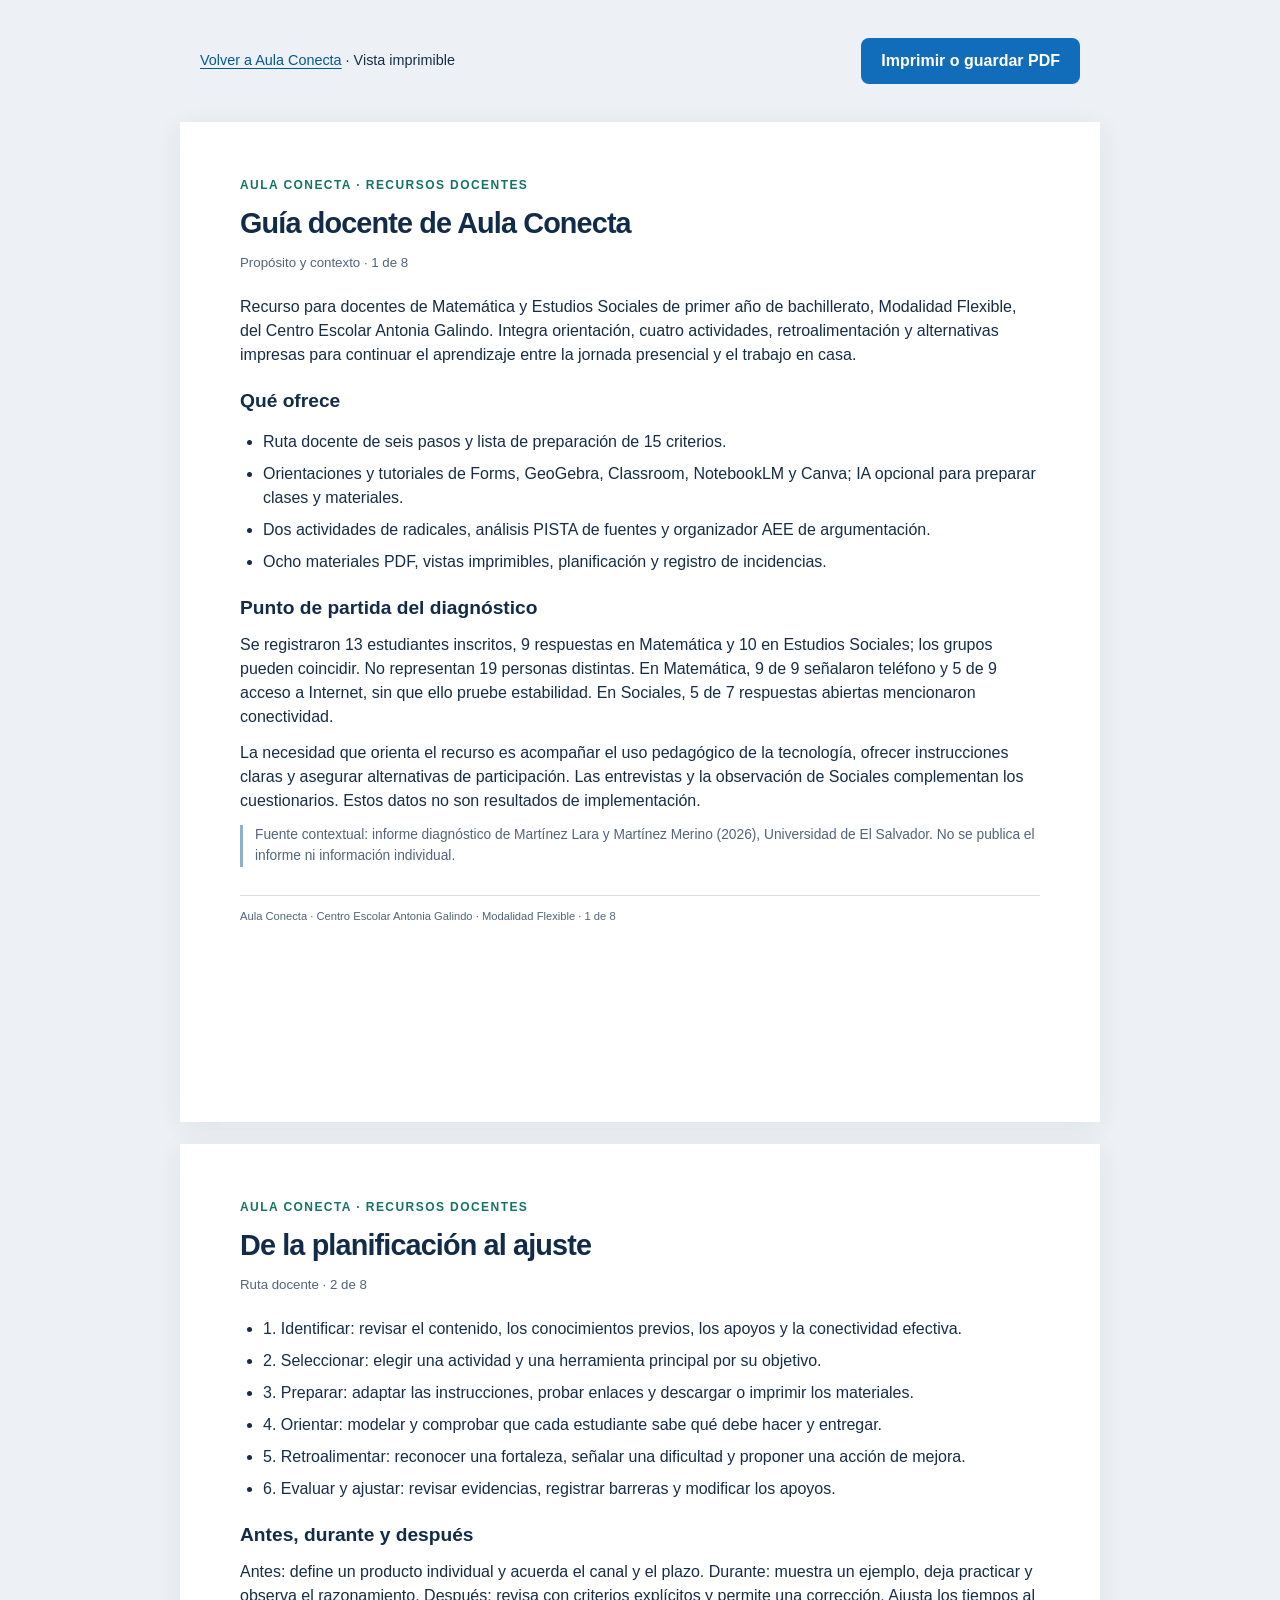
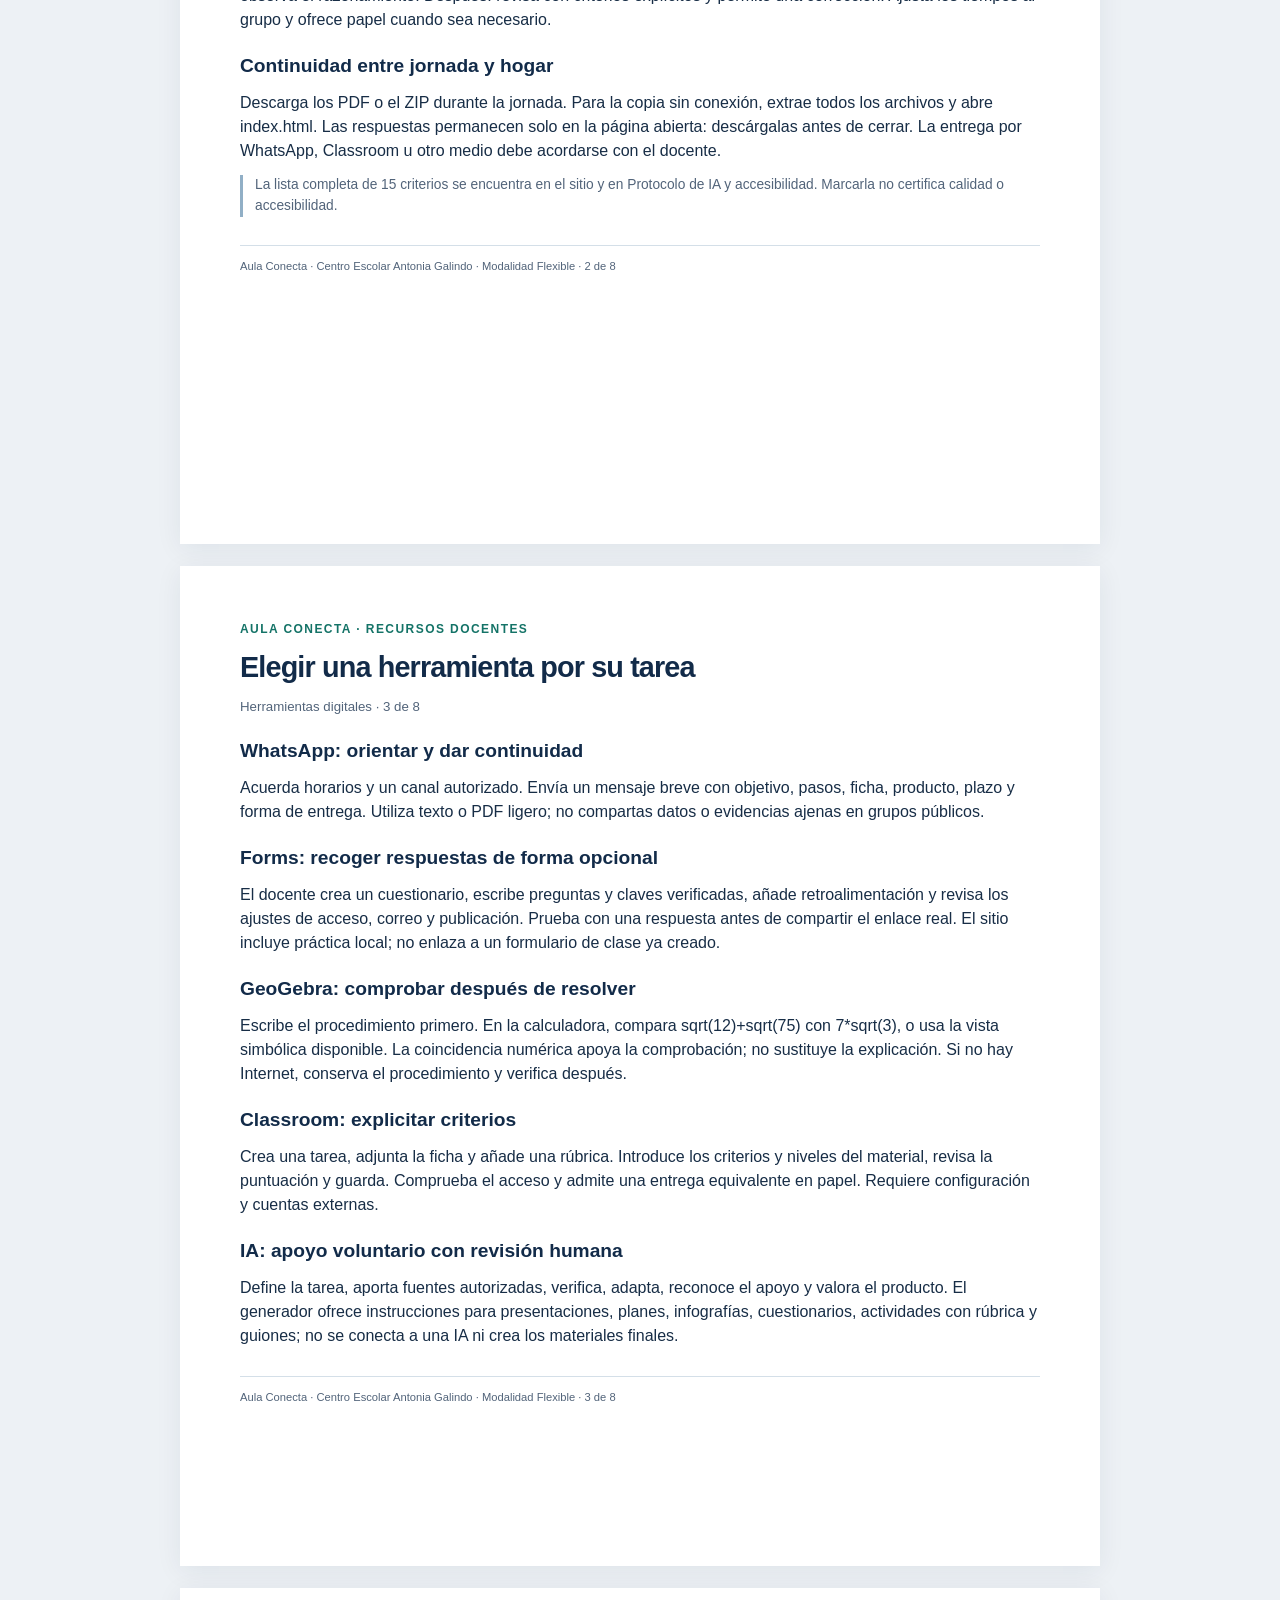
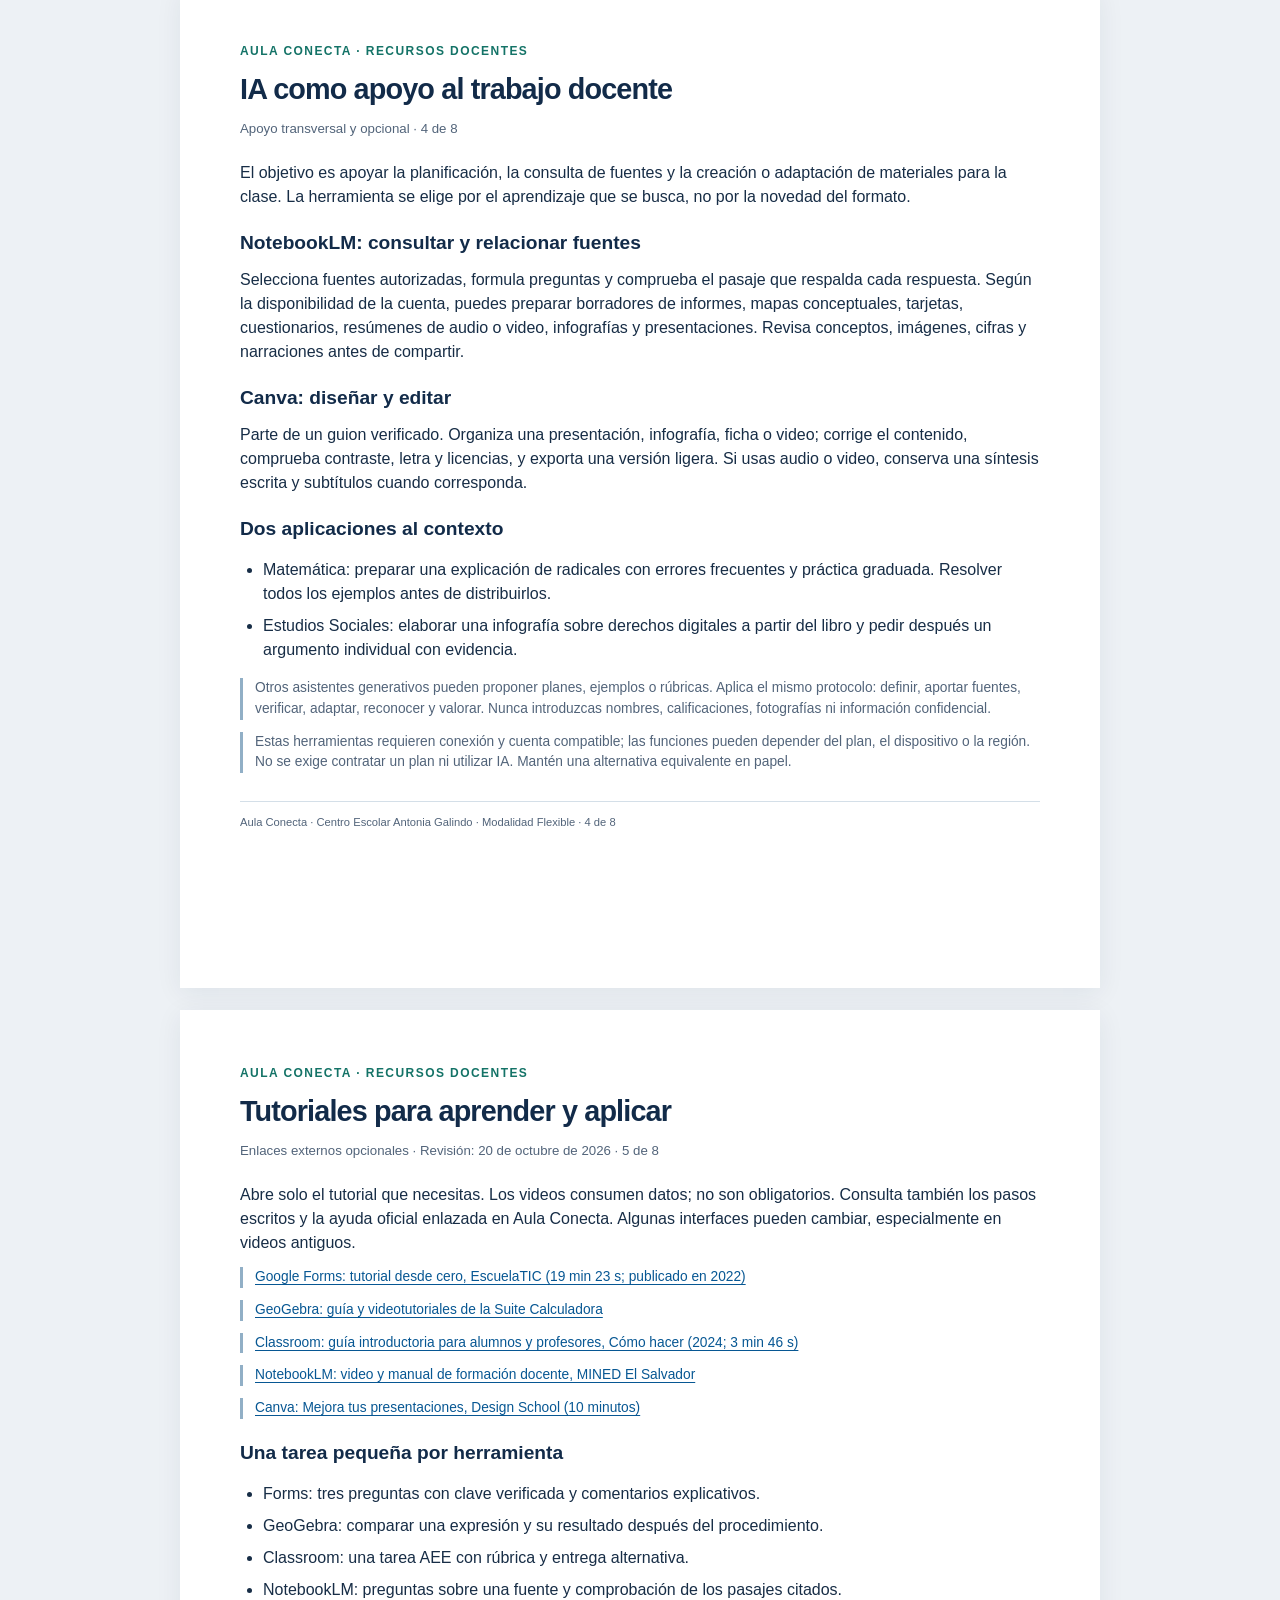
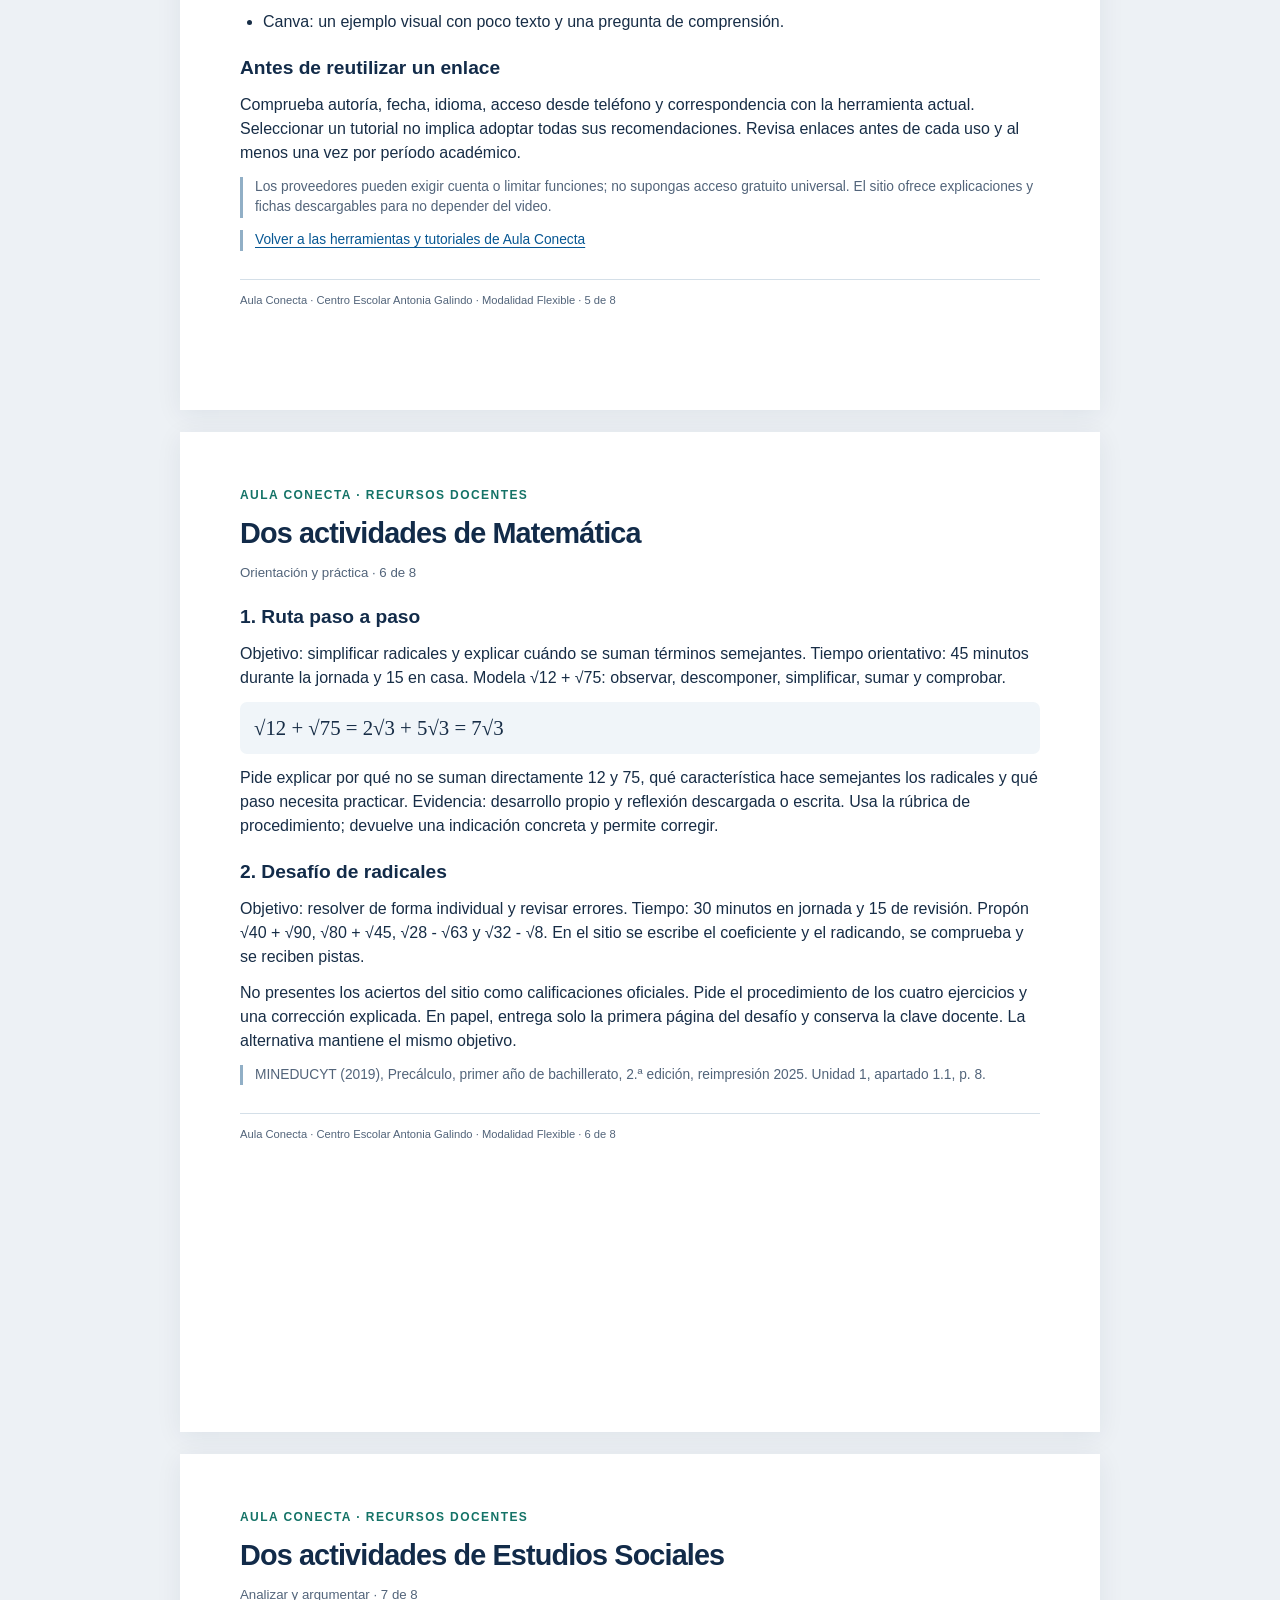
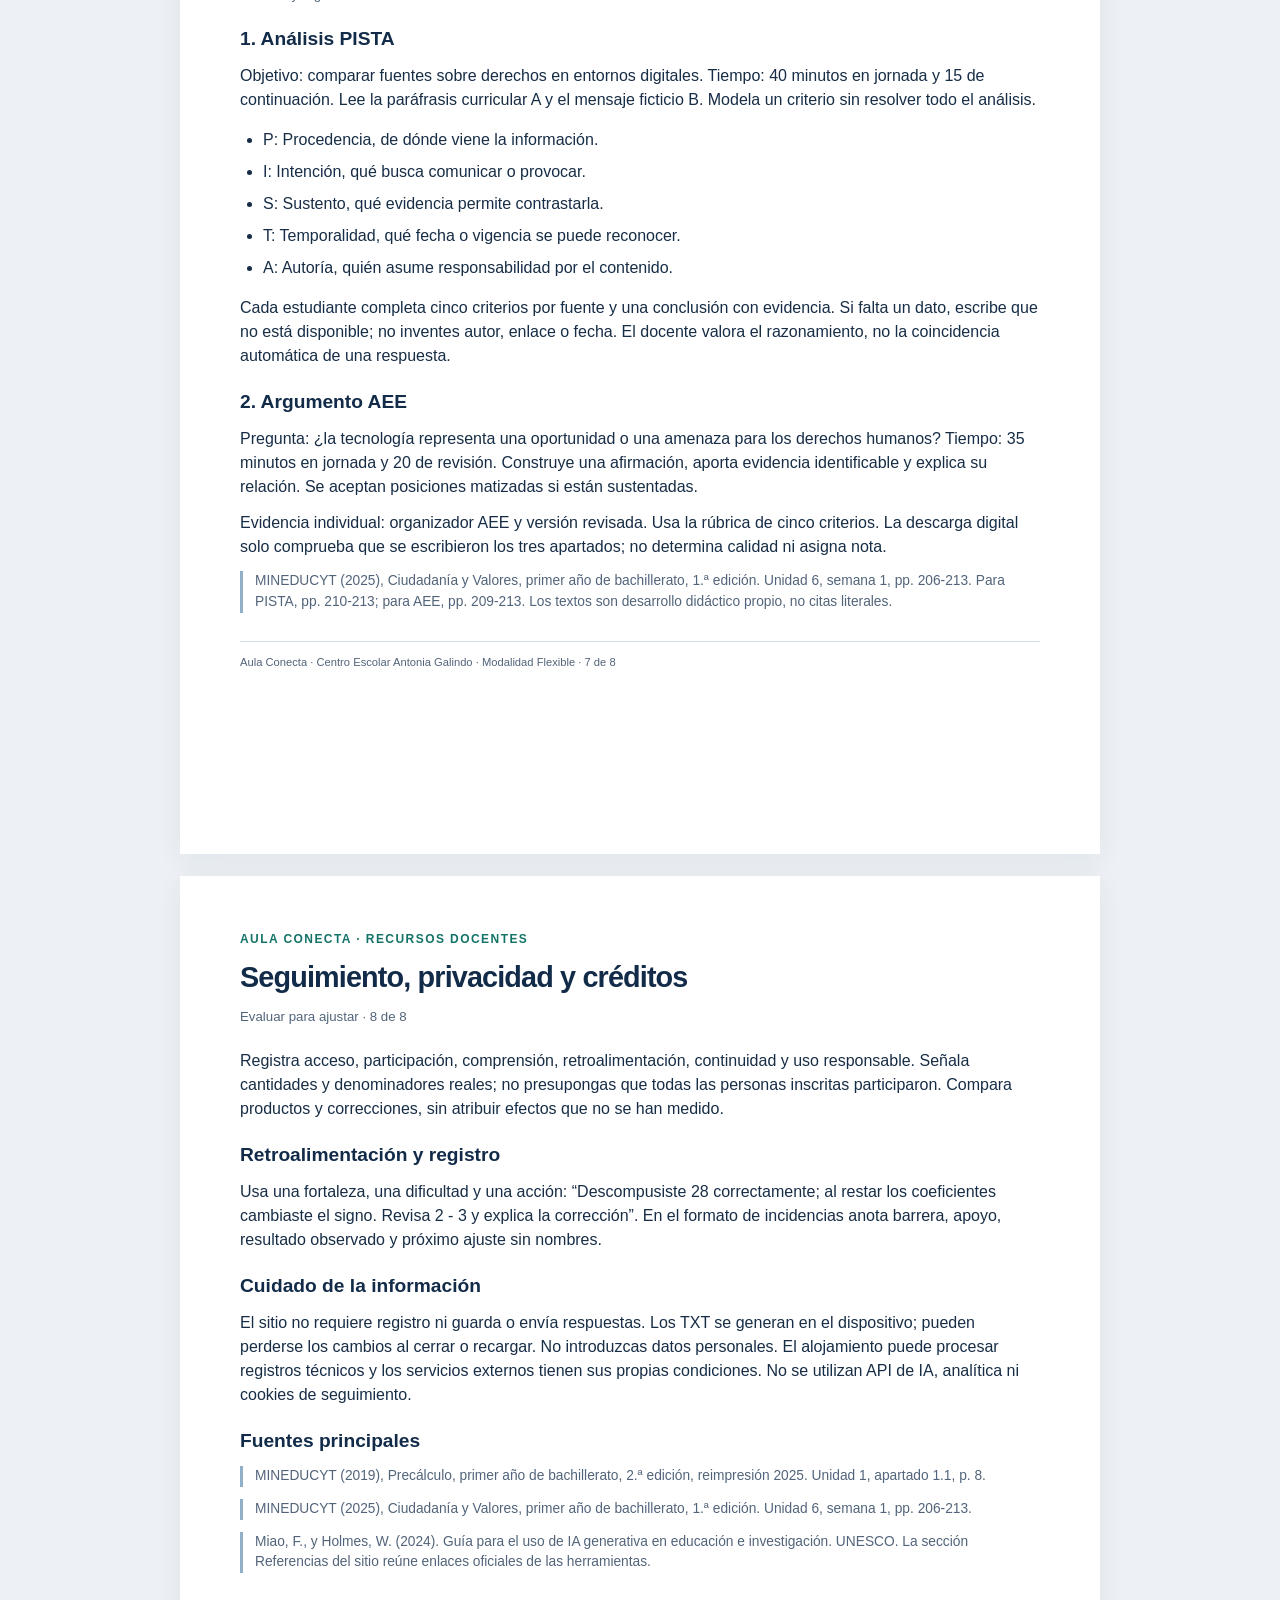
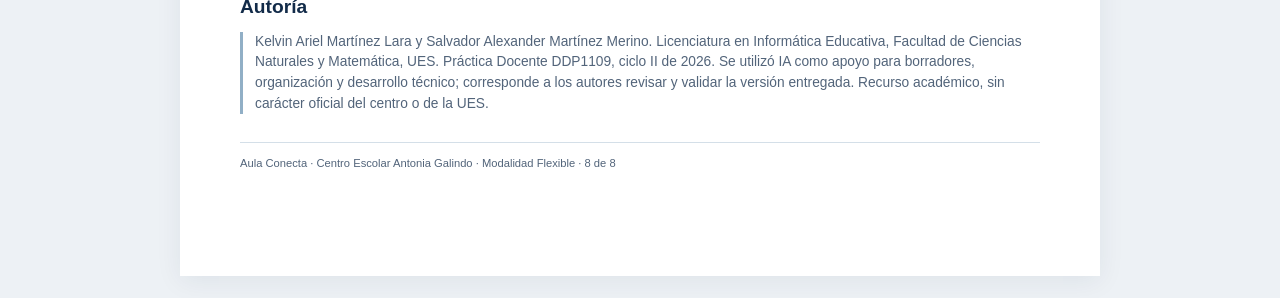
==== commit 118e8173: "Actualizar videos aprobados de Forms y Classroom y sincronizar materiales" ====
--- a/materiales/imprimir/guia-docente-completa.html
+++ b/materiales/imprimir/guia-docente-completa.html
@@ -33,9 +33,9 @@
 <p class="note">Otros asistentes generativos pueden proponer planes, ejemplos o rúbricas. Aplica el mismo protocolo: definir, aportar fuentes, verificar, adaptar, reconocer y valorar. Nunca introduzcas nombres, calificaciones, fotografías ni información confidencial.</p>
 <p class="note">Estas herramientas requieren conexión y cuenta compatible; las funciones pueden depender del plan, el dispositivo o la región. No se exige contratar un plan ni utilizar IA. Mantén una alternativa equivalente en papel.</p><footer class="page-footer">Aula Conecta · Centro Escolar Antonia Galindo · Modalidad Flexible · 4 de 8</footer></article>
 <article class="sheet"><p class="brand">AULA CONECTA · RECURSOS DOCENTES</p><h1>Tutoriales para aprender y aplicar</h1><p class="meta">Enlaces externos opcionales · Revisión: 20 de octubre de 2026 · 5 de 8</p><p>Abre solo el tutorial que necesitas. Los videos consumen datos; no son obligatorios. Consulta también los pasos escritos y la ayuda oficial enlazada en Aula Conecta. Algunas interfaces pueden cambiar, especialmente en videos antiguos.</p>
-<p class="note"><a href="https://blogceta.zaragoza.unam.mx/google-forms/" target="_blank" rel="noopener noreferrer">Google Forms: videos de CETA, FES Zaragoza, UNAM</a></p>
+<p class="note"><a href="https://www.youtube.com/watch?v=2brDq41dMyE" target="_blank" rel="noopener noreferrer">Google Forms: tutorial desde cero, EscuelaTIC (19 min 23 s; publicado en 2022)</a></p>
 <p class="note"><a href="https://www.geogebra.org/m/u3sxv87w" target="_blank" rel="noopener noreferrer">GeoGebra: guía y videotutoriales de la Suite Calculadora</a></p>
-<p class="note"><a href="https://mediateca.educa.madrid.org/video/qiui4fblc7prnyho" target="_blank" rel="noopener noreferrer">Classroom: video con transcripción, Mediateca EducaMadrid (2022)</a></p>
+<p class="note"><a href="https://www.youtube.com/watch?v=y7U-9JOPfx0" target="_blank" rel="noopener noreferrer">Classroom: guía introductoria para alumnos y profesores, Cómo hacer (2024; 3 min 46 s)</a></p>
 <p class="note"><a href="https://sites.google.com/mined.gob.sv/franja-formativa/notebook-lm" target="_blank" rel="noopener noreferrer">NotebookLM: video y manual de formación docente, MINED El Salvador</a></p>
 <p class="note"><a href="https://www.canva.com/es_es/design-school/resources/perfect-your-presentations/" target="_blank" rel="noopener noreferrer">Canva: Mejora tus presentaciones, Design School (10 minutos)</a></p>
 <h2>Una tarea pequeña por herramienta</h2>
